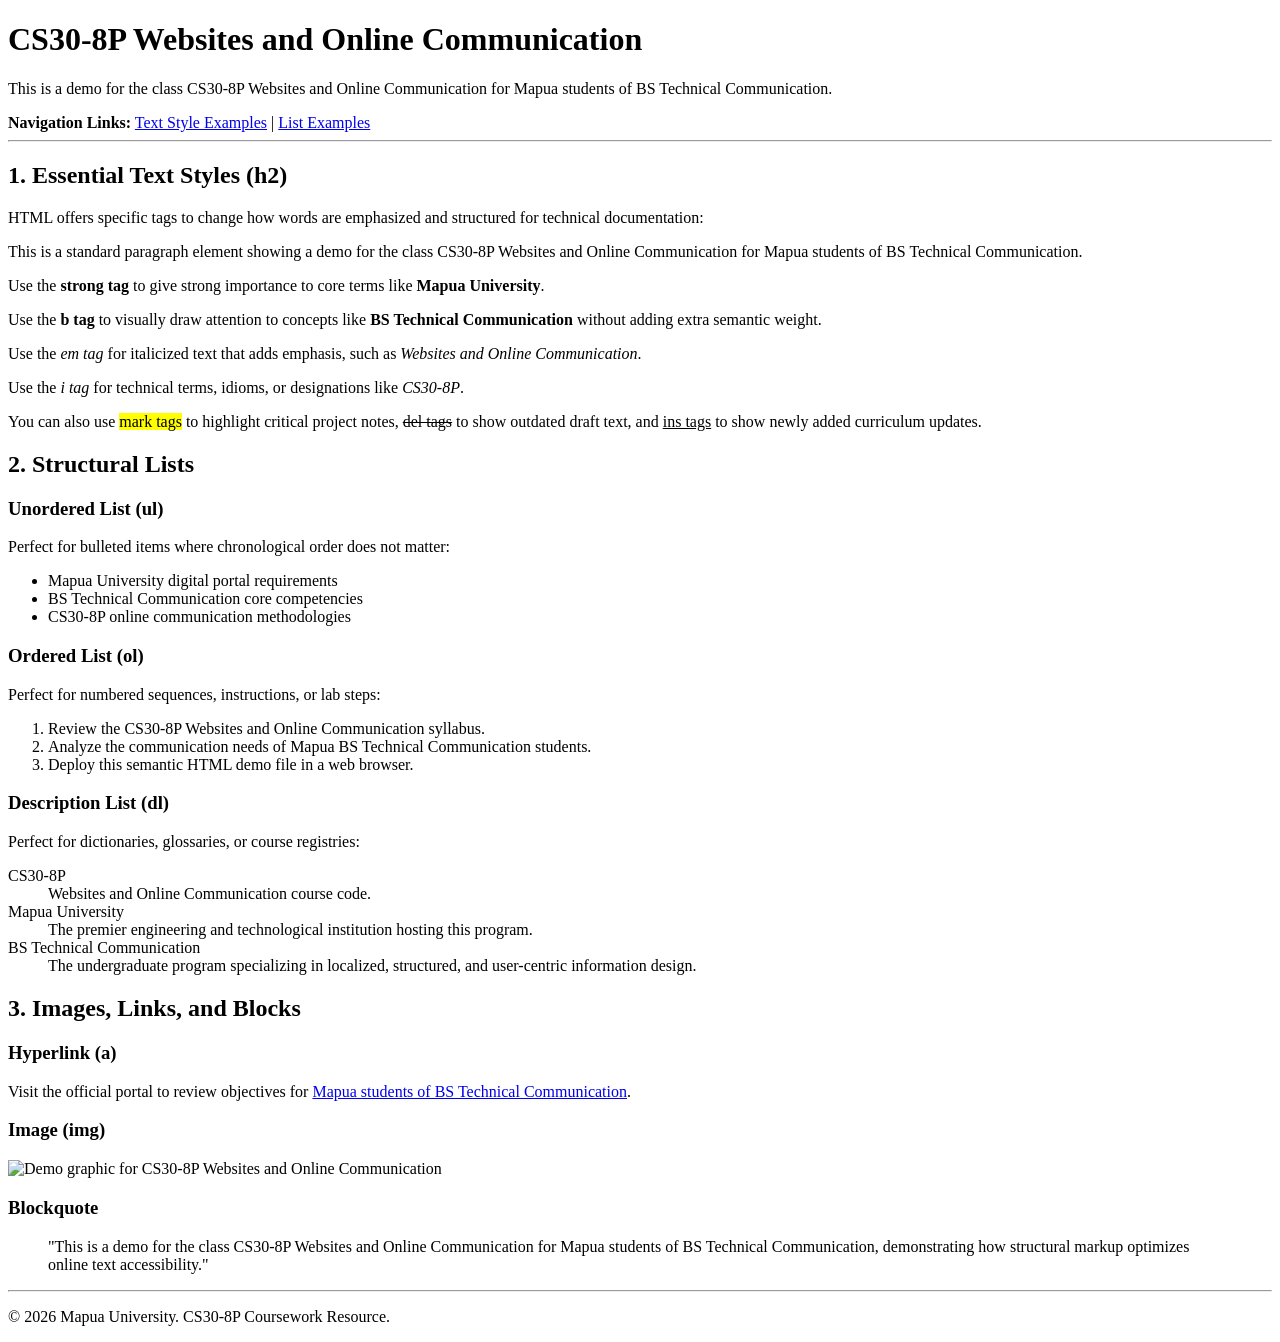
==== index.html @ 390d2e52 "initial commit" ====
<!DOCTYPE html>
<html lang="en">
<head>
    <meta charset="UTF-8">
    <meta name="viewport" content="width=device-width, initial-scale=1.0">
    <title>CS30-8P Demo: Websites and Online Communication</title>
</head>
<body>

    <!-- HEADER: Contains the main title and site navigation -->
    <header>
        <h1>CS30-8P Websites and Online Communication</h1>
        <p>This is a demo for the class CS30-8P Websites and Online Communication for Mapua students of BS Technical Communication.</p>
        <nav>
            <strong>Navigation Links:</strong>
            <a href="#text-formatting">Text Style Examples</a> | 
            <a href="#list-examples">List Examples</a>
        </nav>
    </header>

    <hr> <!-- Horizontal rule used to separate thematic content sections -->

    <!-- MAIN: Houses the unique, primary content of the document -->
    <main>

        <!-- SECTION 1: Text Formatting -->
        <section id="text-formatting">
            <h2>1. Essential Text Styles (h2)</h2>
            <p>HTML offers specific tags to change how words are emphasized and structured for technical documentation:</p>
            
            <p>This is a standard paragraph element showing a demo for the class CS30-8P Websites and Online Communication for Mapua students of BS Technical Communication.</p>
            
            <p>Use the <strong>strong tag</strong> to give strong importance to core terms like <strong>Mapua University</strong>.</p>
            <p>Use the <b>b tag</b> to visually draw attention to concepts like <b>BS Technical Communication</b> without adding extra semantic weight.</p>
            
            <p>Use the <em>em tag</em> for italicized text that adds emphasis, such as <em>Websites and Online Communication</em>.</p>
            <p>Use the <i>i tag</i> for technical terms, idioms, or designations like <i>CS30-8P</i>.</p>
            
            <p>You can also use <mark>mark tags</mark> to highlight critical project notes, <del>del tags</del> to show outdated draft text, and <ins>ins tags</ins> to show newly added curriculum updates.</p>
        </section>

        <!-- SECTION 2: Lists -->
        <section id="list-examples">
            <h2>2. Structural Lists</h2>
            
            <h3>Unordered List (ul)</h3>
            <p>Perfect for bulleted items where chronological order does not matter:</p>
            <ul>
                <li>Mapua University digital portal requirements</li>
                <li>BS Technical Communication core competencies</li>
                <li>CS30-8P online communication methodologies</li>
            </ul>

            <h3>Ordered List (ol)</h3>
            <p>Perfect for numbered sequences, instructions, or lab steps:</p>
            <ol>
                <li>Review the CS30-8P Websites and Online Communication syllabus.</li>
                <li>Analyze the communication needs of Mapua BS Technical Communication students.</li>
                <li>Deploy this semantic HTML demo file in a web browser.</li>
            </ol>

            <h3>Description List (dl)</h3>
            <p>Perfect for dictionaries, glossaries, or course registries:</p>
            <dl>
                <dt>CS30-8P</dt>
                <dd>Websites and Online Communication course code.</dd>
                <dt>Mapua University</dt>
                <dd>The premier engineering and technological institution hosting this program.</dd>
                <dt>BS Technical Communication</dt>
                <dd>The undergraduate program specializing in localized, structured, and user-centric information design.</dd>
            </dl>
        </section>

        <!-- SECTION 3: Extra Common Elements -->
        <section id="extra-elements">
            <h2>3. Images, Links, and Blocks</h2>
            
            <h3>Hyperlink (a)</h3>
            <p>Visit the official portal to review objectives for <a href="https://mapua.edu.ph" target="_blank">Mapua students of BS Technical Communication</a>.</p>

            <h3>Image (img)</h3>
            <!-- Replace the src URL with your own local image filename later if needed -->
            <img src="https://placeholder.com" alt="Demo graphic for CS30-8P Websites and Online Communication" width="150" height="150">

            <h3>Blockquote</h3>
            <blockquote>
                "This is a demo for the class CS30-8P Websites and Online Communication for Mapua students of BS Technical Communication, demonstrating how structural markup optimizes online text accessibility."
            </blockquote>
        </section>

    </main>

    <hr>

    <!-- FOOTER: Copyright info and minor links -->
    <footer>
        <p>&copy; 2026 Mapua University. CS30-8P Coursework Resource.</p>
    </footer>

</body>
</html>
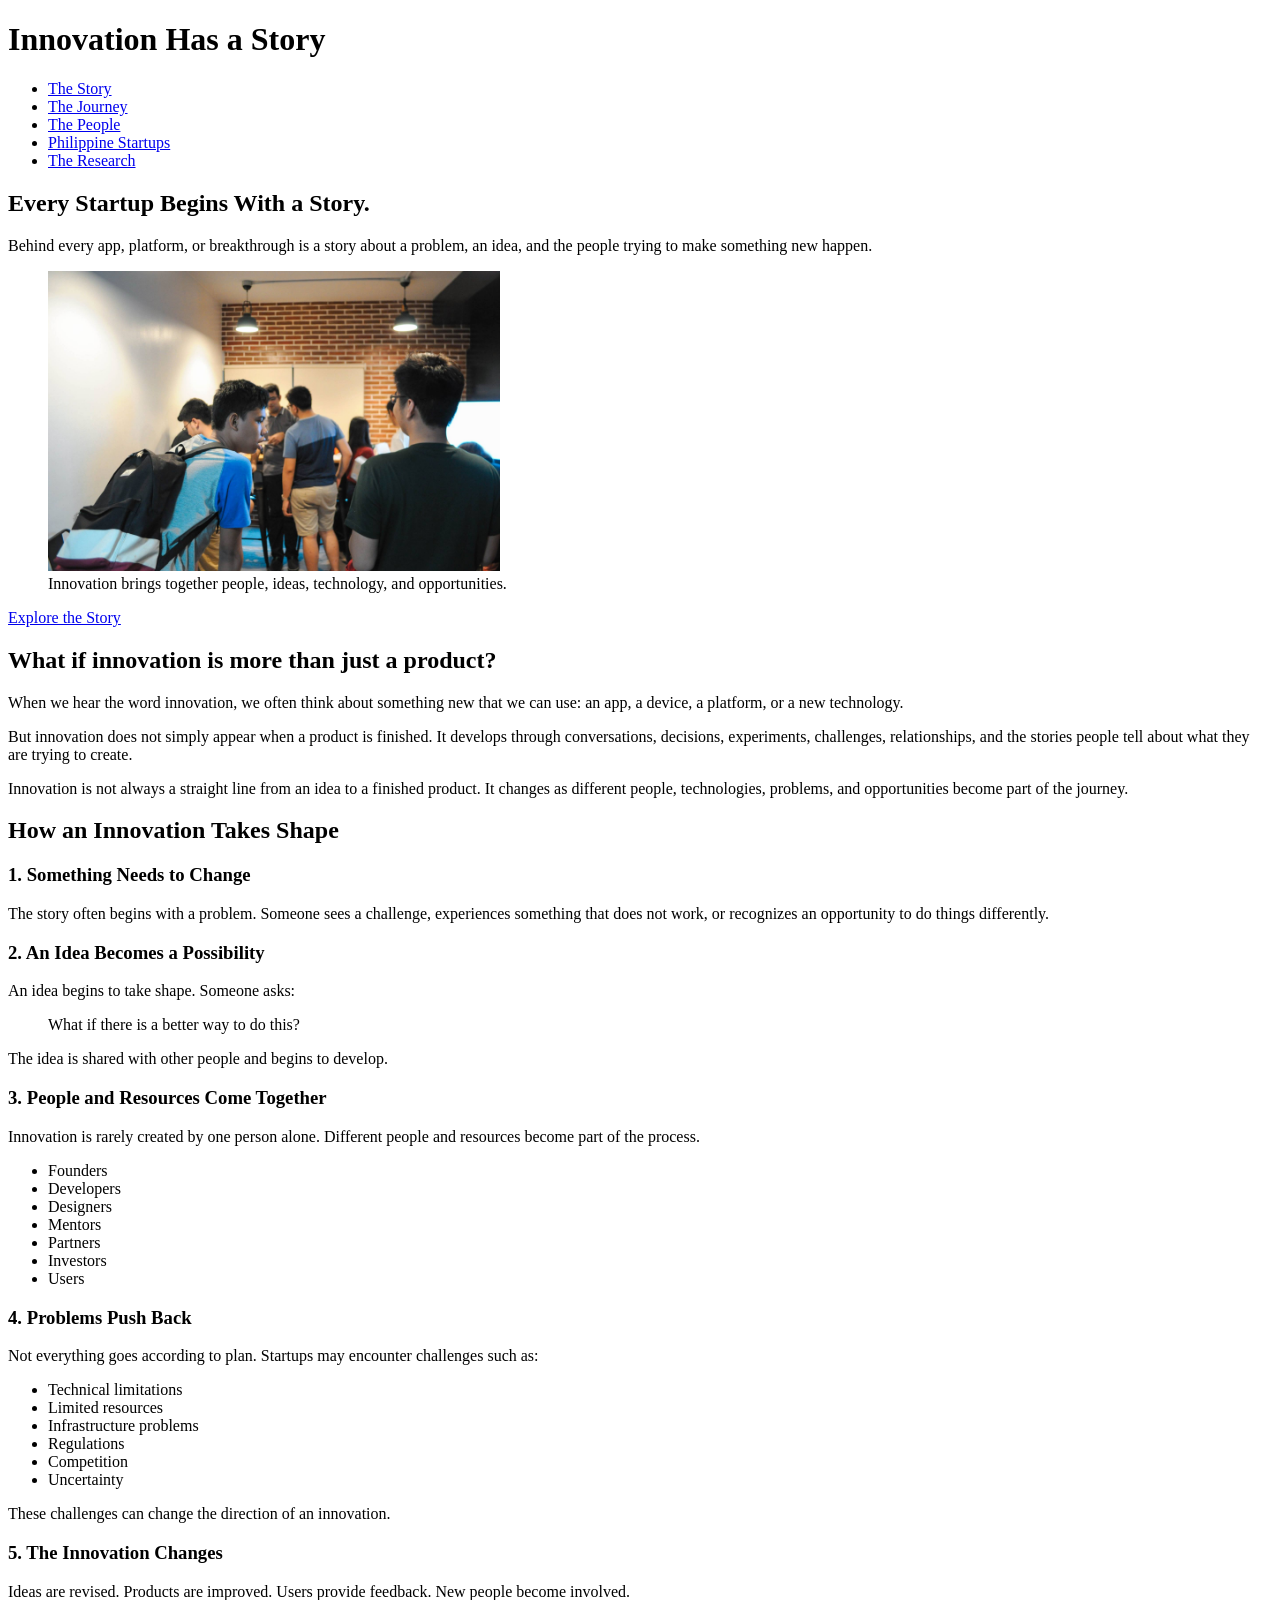
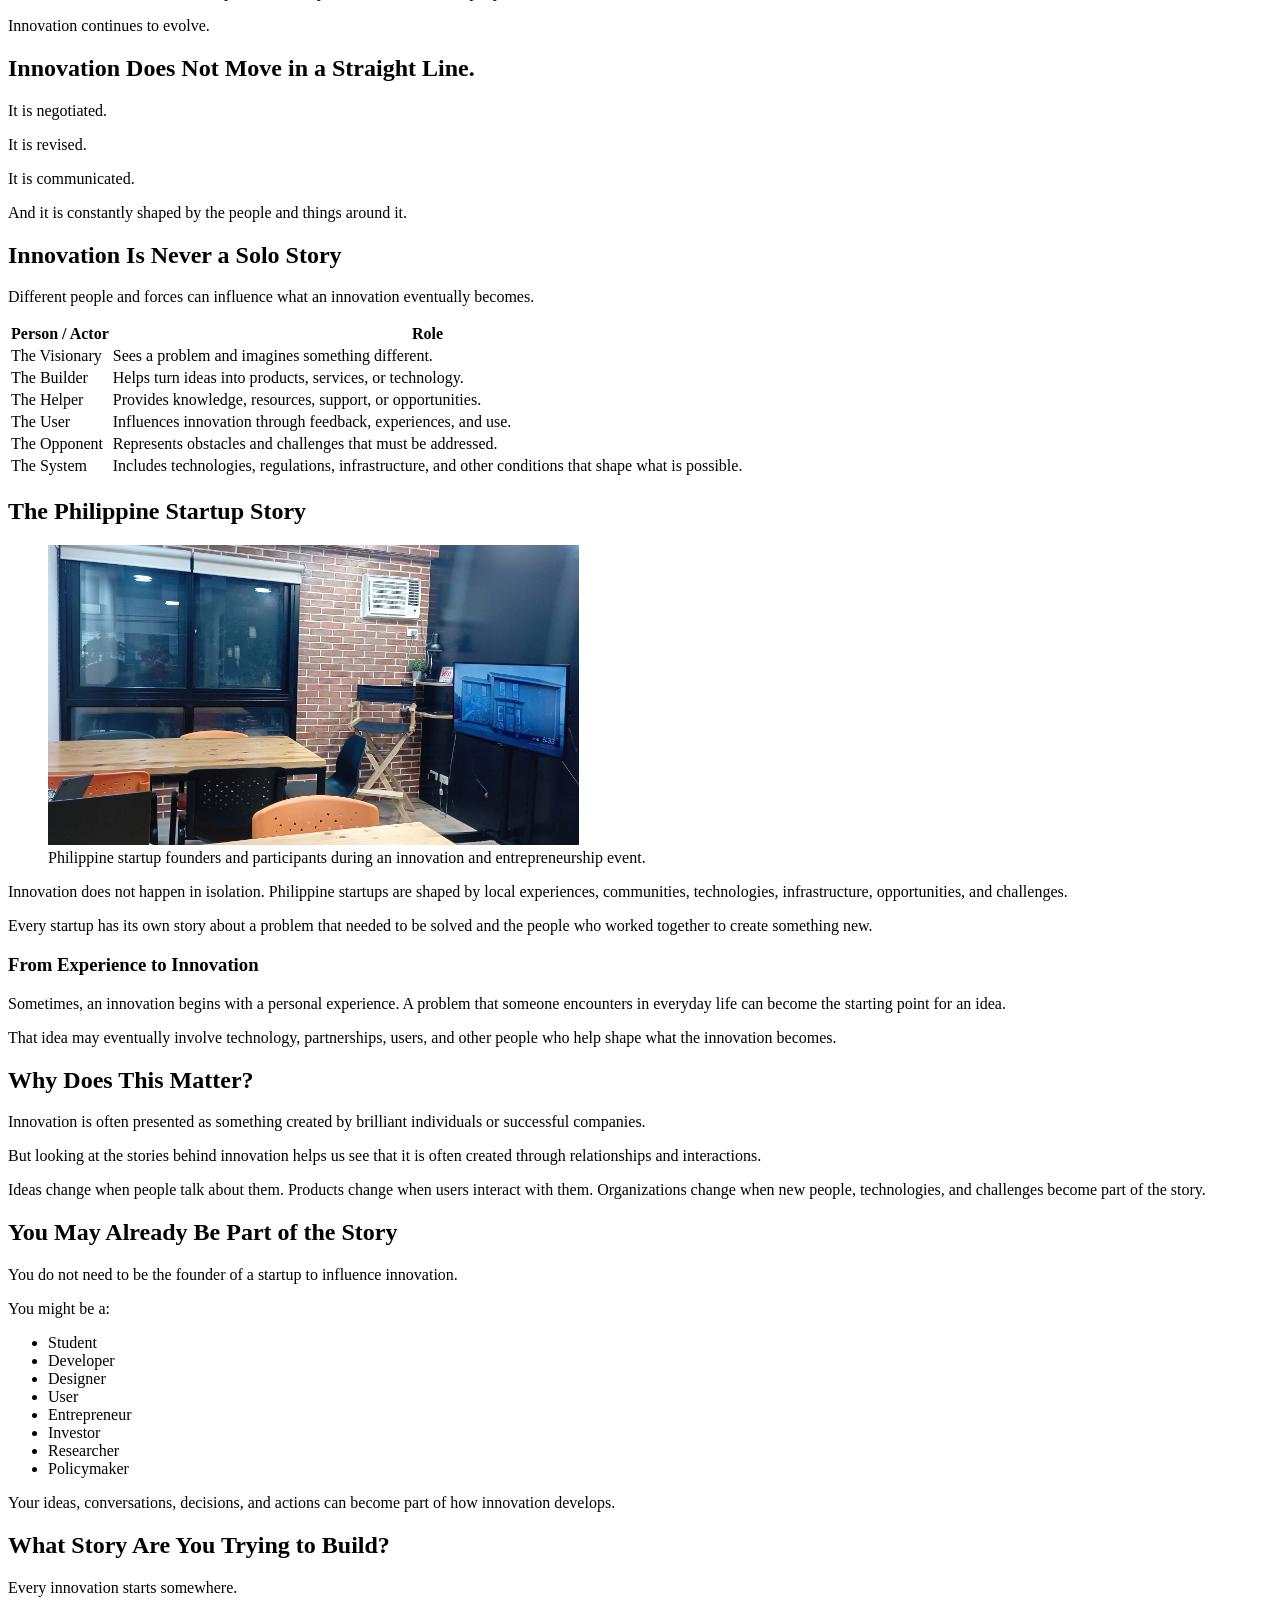
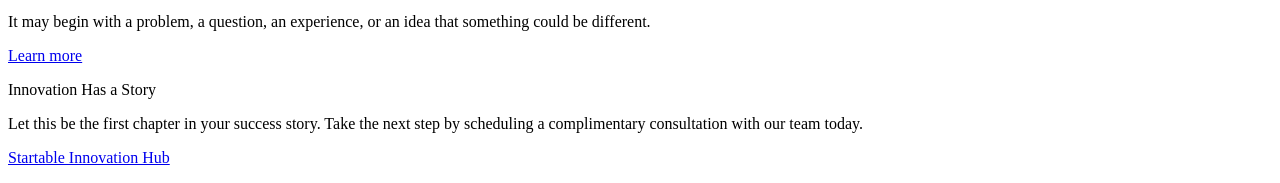
==== commit 161201ee: "landing page setup" ====
--- a/index.html
+++ b/index.html
@@ -1,101 +1,478 @@
-<!DOCTYPE html>
-<html lang="en">
-<head>
-    <meta charset="UTF-8">
-    <meta name="viewport" content="width=device-width, initial-scale=1.0">
-    <title>CS30-8P Demo: Websites and Online Communication</title>
-</head>
-<body>
-
-    <!-- HEADER: Contains the main title and site navigation -->
-    <header>
-        <h1>CS30-8P Websites and Online Communication</h1>
-        <p>This is a demo for the class CS30-8P Websites and Online Communication for Mapua students of BS Technical Communication.</p>
-        <nav>
-            <strong>Navigation Links:</strong>
-            <a href="#text-formatting">Text Style Examples</a> | 
-            <a href="#list-examples">List Examples</a>
-        </nav>
-    </header>
-
-    <hr> <!-- Horizontal rule used to separate thematic content sections -->
-
-    <!-- MAIN: Houses the unique, primary content of the document -->
-    <main>
-
-        <!-- SECTION 1: Text Formatting -->
-        <section id="text-formatting">
-            <h2>1. Essential Text Styles (h2)</h2>
-            <p>HTML offers specific tags to change how words are emphasized and structured for technical documentation:</p>
-            
-            <p>This is a standard paragraph element showing a demo for the class CS30-8P Websites and Online Communication for Mapua students of BS Technical Communication.</p>
-            
-            <p>Use the <strong>strong tag</strong> to give strong importance to core terms like <strong>Mapua University</strong>.</p>
-            <p>Use the <b>b tag</b> to visually draw attention to concepts like <b>BS Technical Communication</b> without adding extra semantic weight.</p>
-            
-            <p>Use the <em>em tag</em> for italicized text that adds emphasis, such as <em>Websites and Online Communication</em>.</p>
-            <p>Use the <i>i tag</i> for technical terms, idioms, or designations like <i>CS30-8P</i>.</p>
-            
-            <p>You can also use <mark>mark tags</mark> to highlight critical project notes, <del>del tags</del> to show outdated draft text, and <ins>ins tags</ins> to show newly added curriculum updates.</p>
-        </section>
-
-        <!-- SECTION 2: Lists -->
-        <section id="list-examples">
-            <h2>2. Structural Lists</h2>
-            
-            <h3>Unordered List (ul)</h3>
-            <p>Perfect for bulleted items where chronological order does not matter:</p>
-            <ul>
-                <li>Mapua University digital portal requirements</li>
-                <li>BS Technical Communication core competencies</li>
-                <li>CS30-8P online communication methodologies</li>
-            </ul>
-
-            <h3>Ordered List (ol)</h3>
-            <p>Perfect for numbered sequences, instructions, or lab steps:</p>
-            <ol>
-                <li>Review the CS30-8P Websites and Online Communication syllabus.</li>
-                <li>Analyze the communication needs of Mapua BS Technical Communication students.</li>
-                <li>Deploy this semantic HTML demo file in a web browser.</li>
-            </ol>
-
-            <h3>Description List (dl)</h3>
-            <p>Perfect for dictionaries, glossaries, or course registries:</p>
-            <dl>
-                <dt>CS30-8P</dt>
-                <dd>Websites and Online Communication course code.</dd>
-                <dt>Mapua University</dt>
-                <dd>The premier engineering and technological institution hosting this program.</dd>
-                <dt>BS Technical Communication</dt>
-                <dd>The undergraduate program specializing in localized, structured, and user-centric information design.</dd>
-            </dl>
-        </section>
-
-        <!-- SECTION 3: Extra Common Elements -->
-        <section id="extra-elements">
-            <h2>3. Images, Links, and Blocks</h2>
-            
-            <h3>Hyperlink (a)</h3>
-            <p>Visit the official portal to review objectives for <a href="https://mapua.edu.ph" target="_blank">Mapua students of BS Technical Communication</a>.</p>
-
-            <h3>Image (img)</h3>
-            <!-- Replace the src URL with your own local image filename later if needed -->
-            <img src="https://placeholder.com" alt="Demo graphic for CS30-8P Websites and Online Communication" width="150" height="150">
-
-            <h3>Blockquote</h3>
-            <blockquote>
-                "This is a demo for the class CS30-8P Websites and Online Communication for Mapua students of BS Technical Communication, demonstrating how structural markup optimizes online text accessibility."
-            </blockquote>
-        </section>
-
-    </main>
-
-    <hr>
-
-    <!-- FOOTER: Copyright info and minor links -->
-    <footer>
-        <p>&copy; 2026 Mapua University. CS30-8P Coursework Resource.</p>
-    </footer>
-
-</body>
-</html>
+<!DOCTYPE html>
+<html lang="en">
+
+<head>
+
+    <meta charset="UTF-8">
+    <meta name="viewport" content="width=device-width, initial-scale=1.0">
+
+    <title>Innovation Has a Story</title>
+
+    <style>
+
+        img {
+            max-width: 100%;
+            height: auto;
+            max-height: 300px;
+            object-fit: contain;
+        }
+
+    </style>
+
+</head>
+
+
+<body>
+
+    <!-- Header and Navigation -->
+    <header>
+
+        <h1>Innovation Has a Story</h1>
+
+        <nav>
+
+            <ul>
+
+                <li><a href="#story">The Story</a></li>
+                <li><a href="#journey">The Journey</a></li>
+                <li><a href="#people">The People</a></li>
+                <li><a href="#philippines">Philippine Startups</a></li>
+                <li><a href="#research">The Research</a></li>
+
+            </ul>
+
+        </nav>
+
+    </header>
+
+
+    <main>
+
+        <!-- Hero Section -->
+        <section id="home">
+
+            <h2>Every Startup Begins With a Story.</h2>
+
+            <p>
+                Behind every app, platform, or breakthrough is a story about
+                a problem, an idea, and the people trying to make something
+                new happen.
+            </p>
+
+
+            <figure>
+
+                <img
+                    src="assets/hero-image.webp"
+                    alt="A group of people involved in a startup workshop gathered around in an incubation space">
+
+                <figcaption>
+                    Innovation brings together people, ideas, technology,
+                    and opportunities.
+                </figcaption>
+
+            </figure>
+
+
+            <p>
+                <a href="#story">Explore the Story</a>
+            </p>
+
+        </section>
+
+
+        <!-- Introduction -->
+        <section id="story">
+
+            <h2>What if innovation is more than just a product?</h2>
+
+            <p>
+                When we hear the word innovation, we often think about
+                something new that we can use: an app, a device, a platform,
+                or a new technology.
+            </p>
+
+            <p>
+                But innovation does not simply appear when a product is
+                finished. It develops through conversations, decisions,
+                experiments, challenges, relationships, and the stories
+                people tell about what they are trying to create.
+            </p>
+
+            <p>
+                Innovation is not always a straight line from an idea to a
+                finished product. It changes as different people, technologies,
+                problems, and opportunities become part of the journey.
+            </p>
+
+        </section>
+
+
+        <!-- Journey Section -->
+        <section id="journey">
+
+            <h2>How an Innovation Takes Shape</h2>
+
+
+            <article>
+
+                <h3>1. Something Needs to Change</h3>
+
+                <p>
+                    The story often begins with a problem. Someone sees a
+                    challenge, experiences something that does not work, or
+                    recognizes an opportunity to do things differently.
+                </p>
+
+            </article>
+
+
+            <article>
+
+                <h3>2. An Idea Becomes a Possibility</h3>
+
+                <p>
+                    An idea begins to take shape. Someone asks:
+                </p>
+
+                <blockquote>
+
+                    <p>
+                        What if there is a better way to do this?
+                    </p>
+
+                </blockquote>
+
+                <p>
+                    The idea is shared with other people and begins to develop.
+                </p>
+
+            </article>
+
+
+            <article>
+
+                <h3>3. People and Resources Come Together</h3>
+
+                <p>
+                    Innovation is rarely created by one person alone.
+                    Different people and resources become part of the process.
+                </p>
+
+                <ul>
+
+                    <li>Founders</li>
+                    <li>Developers</li>
+                    <li>Designers</li>
+                    <li>Mentors</li>
+                    <li>Partners</li>
+                    <li>Investors</li>
+                    <li>Users</li>
+
+                </ul>
+
+            </article>
+
+
+            <article>
+
+                <h3>4. Problems Push Back</h3>
+
+                <p>
+                    Not everything goes according to plan. Startups may
+                    encounter challenges such as:
+                </p>
+
+                <ul>
+
+                    <li>Technical limitations</li>
+                    <li>Limited resources</li>
+                    <li>Infrastructure problems</li>
+                    <li>Regulations</li>
+                    <li>Competition</li>
+                    <li>Uncertainty</li>
+
+                </ul>
+
+                <p>
+                    These challenges can change the direction of an innovation.
+                </p>
+
+            </article>
+
+
+            <article>
+
+                <h3>5. The Innovation Changes</h3>
+
+                <p>
+                    Ideas are revised. Products are improved. Users provide
+                    feedback. New people become involved.
+                </p>
+
+                <p>
+                    Innovation continues to evolve.
+                </p>
+
+            </article>
+
+        </section>
+
+
+        <!-- Key Message -->
+        <section>
+
+            <h2>Innovation Does Not Move in a Straight Line.</h2>
+
+            <p>It is negotiated.</p>
+
+            <p>It is revised.</p>
+
+            <p>It is communicated.</p>
+
+            <p>
+                And it is constantly shaped by the people and things around it.
+            </p>
+
+        </section>
+
+
+        <!-- People and Actors -->
+        <section id="people">
+
+            <h2>Innovation Is Never a Solo Story</h2>
+
+            <p>
+                Different people and forces can influence what an innovation
+                eventually becomes.
+            </p>
+
+
+            <table>
+
+                <thead>
+
+                    <tr>
+                        <th>Person / Actor</th>
+                        <th>Role</th>
+                    </tr>
+
+                </thead>
+
+
+                <tbody>
+
+                    <tr>
+                        <td>The Visionary</td>
+                        <td>
+                            Sees a problem and imagines something different.
+                        </td>
+                    </tr>
+
+                    <tr>
+                        <td>The Builder</td>
+                        <td>
+                            Helps turn ideas into products, services, or technology.
+                        </td>
+                    </tr>
+
+                    <tr>
+                        <td>The Helper</td>
+                        <td>
+                            Provides knowledge, resources, support, or opportunities.
+                        </td>
+                    </tr>
+
+                    <tr>
+                        <td>The User</td>
+                        <td>
+                            Influences innovation through feedback, experiences, and use.
+                        </td>
+                    </tr>
+
+                    <tr>
+                        <td>The Opponent</td>
+                        <td>
+                            Represents obstacles and challenges that must be addressed.
+                        </td>
+                    </tr>
+
+                    <tr>
+                        <td>The System</td>
+                        <td>
+                            Includes technologies, regulations, infrastructure,
+                            and other conditions that shape what is possible.
+                        </td>
+                    </tr>
+
+                </tbody>
+
+            </table>
+
+        </section>
+
+
+        <!-- Philippine Context -->
+        <section id="philippines">
+
+            <h2>The Philippine Startup Story</h2>
+
+
+            <figure>
+
+                <img
+                    src="assets/supporting-image-1.webp"
+                    alt="An incubation space for tech startup founders">
+
+                <figcaption>
+                    Philippine startup founders and participants during
+                    an innovation and entrepreneurship event.
+                </figcaption>
+
+            </figure>
+
+
+            <p>
+                Innovation does not happen in isolation. Philippine startups
+                are shaped by local experiences, communities, technologies,
+                infrastructure, opportunities, and challenges.
+            </p>
+
+            <p>
+                Every startup has its own story about a problem that needed
+                to be solved and the people who worked together to create
+                something new.
+            </p>
+
+
+            <article>
+
+                <h3>From Experience to Innovation</h3>
+
+                <p>
+                    Sometimes, an innovation begins with a personal experience.
+                    A problem that someone encounters in everyday life can
+                    become the starting point for an idea.
+                </p>
+
+                <p>
+                    That idea may eventually involve technology, partnerships,
+                    users, and other people who help shape what the innovation
+                    becomes.
+                </p>
+
+            </article>
+
+        </section>
+
+
+        <!-- Why It Matters -->
+        <section>
+
+            <h2>Why Does This Matter?</h2>
+
+            <p>
+                Innovation is often presented as something created by brilliant
+                individuals or successful companies.
+            </p>
+
+            <p>
+                But looking at the stories behind innovation helps us see that
+                it is often created through relationships and interactions.
+            </p>
+
+            <p>
+                Ideas change when people talk about them. Products change when
+                users interact with them. Organizations change when new people,
+                technologies, and challenges become part of the story.
+            </p>
+
+        </section>
+
+
+        <!-- Audience Section -->
+        <section>
+
+            <h2>You May Already Be Part of the Story</h2>
+
+            <p>
+                You do not need to be the founder of a startup to influence
+                innovation.
+            </p>
+
+            <p>You might be a:</p>
+
+            <ul>
+
+                <li>Student</li>
+                <li>Developer</li>
+                <li>Designer</li>
+                <li>User</li>
+                <li>Entrepreneur</li>
+                <li>Investor</li>
+                <li>Researcher</li>
+                <li>Policymaker</li>
+
+            </ul>
+
+            <p>
+                Your ideas, conversations, decisions, and actions can become
+                part of how innovation develops.
+            </p>
+
+        </section>
+
+
+        <!-- Call to Action -->
+        <section id="research">
+
+            <h2>What Story Are You Trying to Build?</h2>
+
+            <p>
+                Every innovation starts somewhere.
+            </p>
+
+            <p>
+                It may begin with a problem, a question, an experience,
+                or an idea that something could be different.
+            </p>
+
+            <p>
+
+                <a href="https://www.upou.edu.ph/feature/beyond-stories-how-narratives-shape-innovation-in-philippine-tech-startups/">
+                    Learn more
+                </a>
+
+            </p>
+
+        </section>
+
+    </main>
+
+
+    <!-- Footer -->
+    <footer>
+
+        <p>
+            Innovation Has a Story
+        </p>
+
+        <p>
+            Let this be the first chapter in your success story. Take the next
+            step by scheduling a complimentary consultation with our team today.
+        </p>
+
+        <p>
+
+            <a href="https://startablehub.com/">
+                Startable Innovation Hub
+            </a>
+
+        </p>
+
+    </footer>
+
+
+</body>
+
+</html>
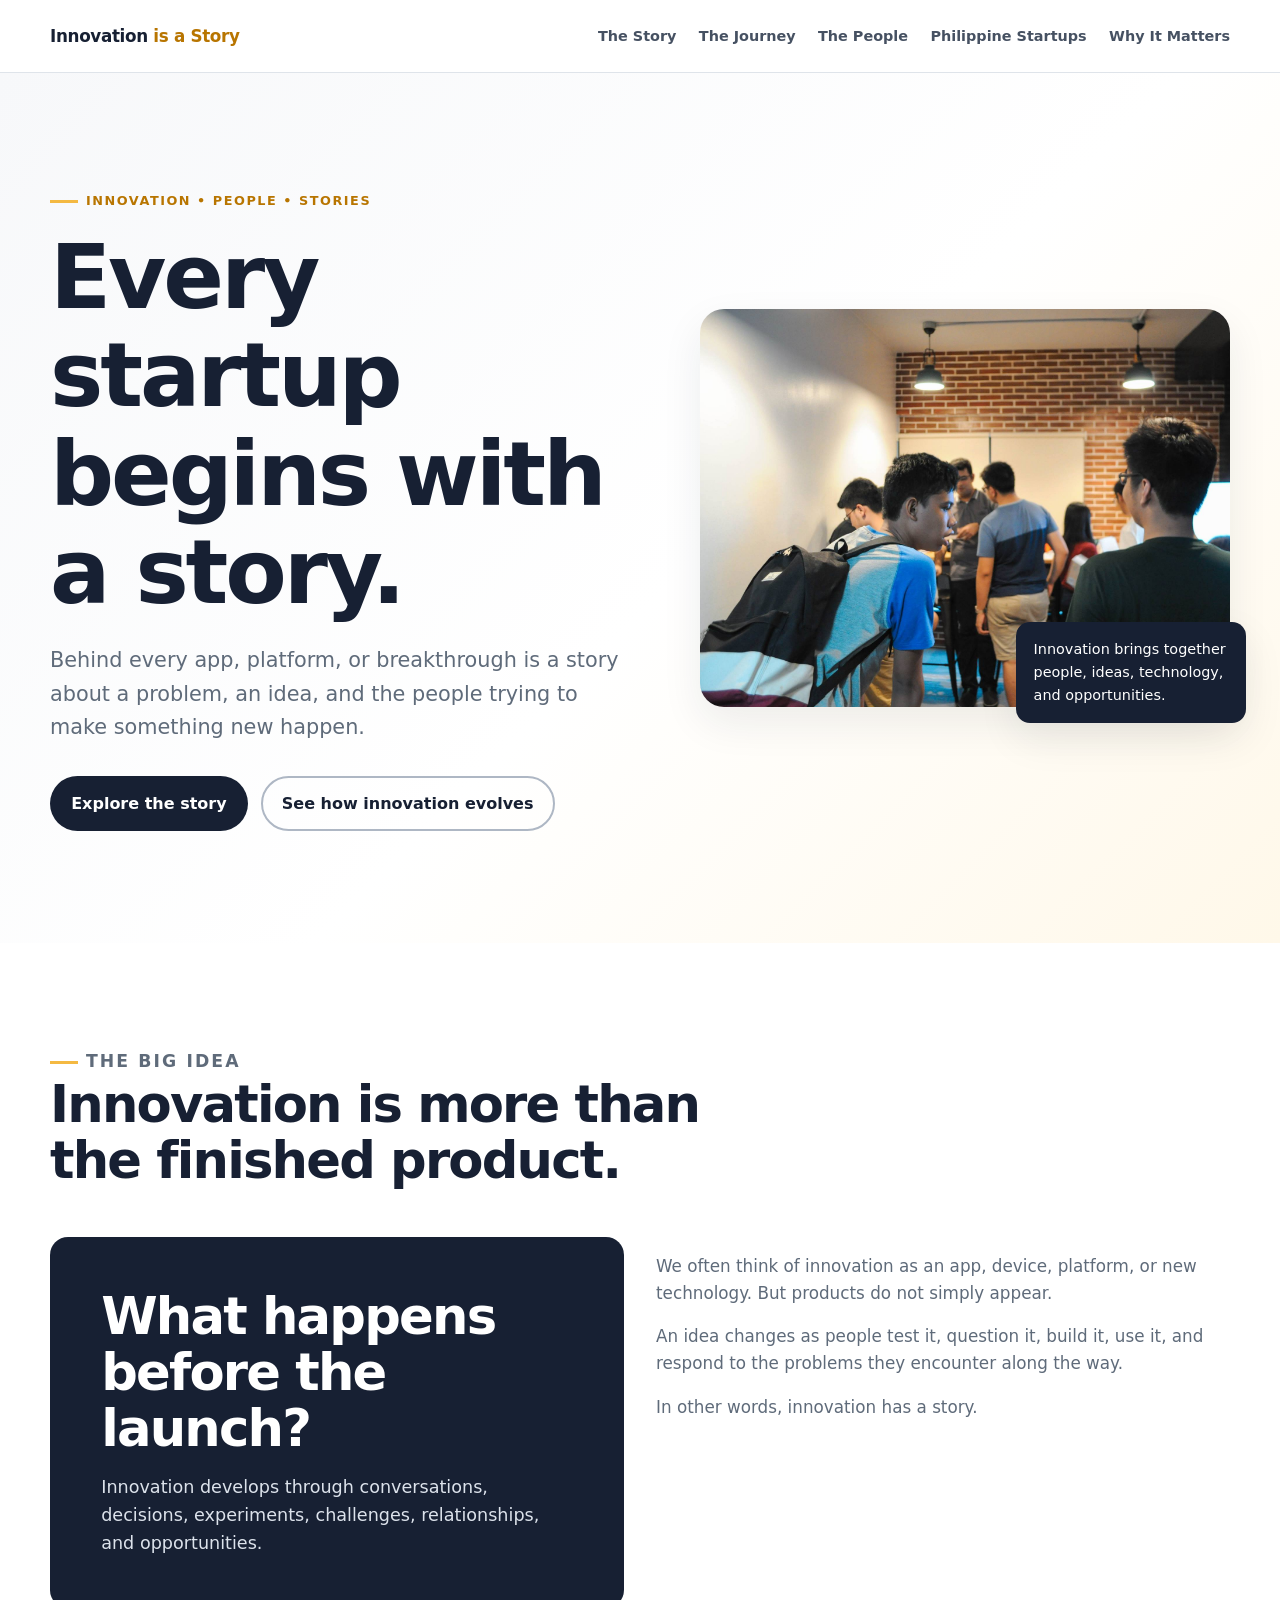
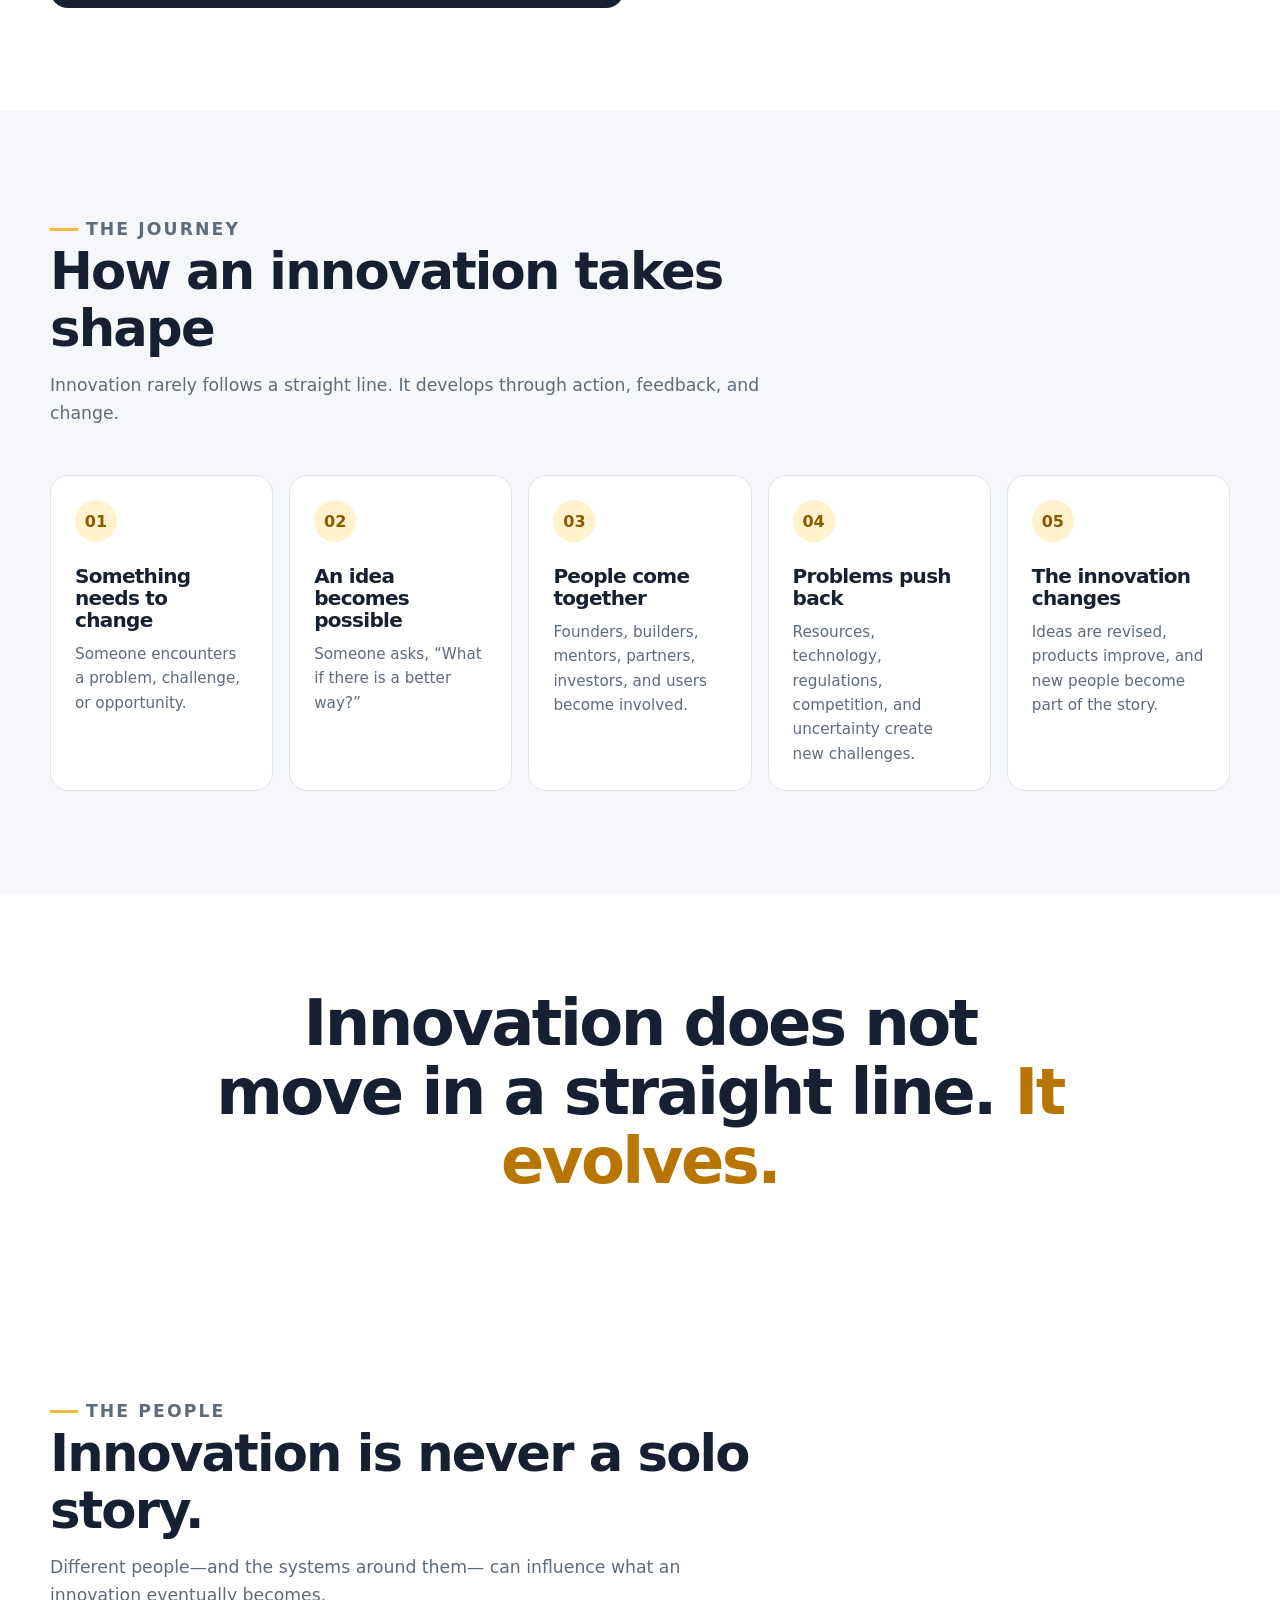
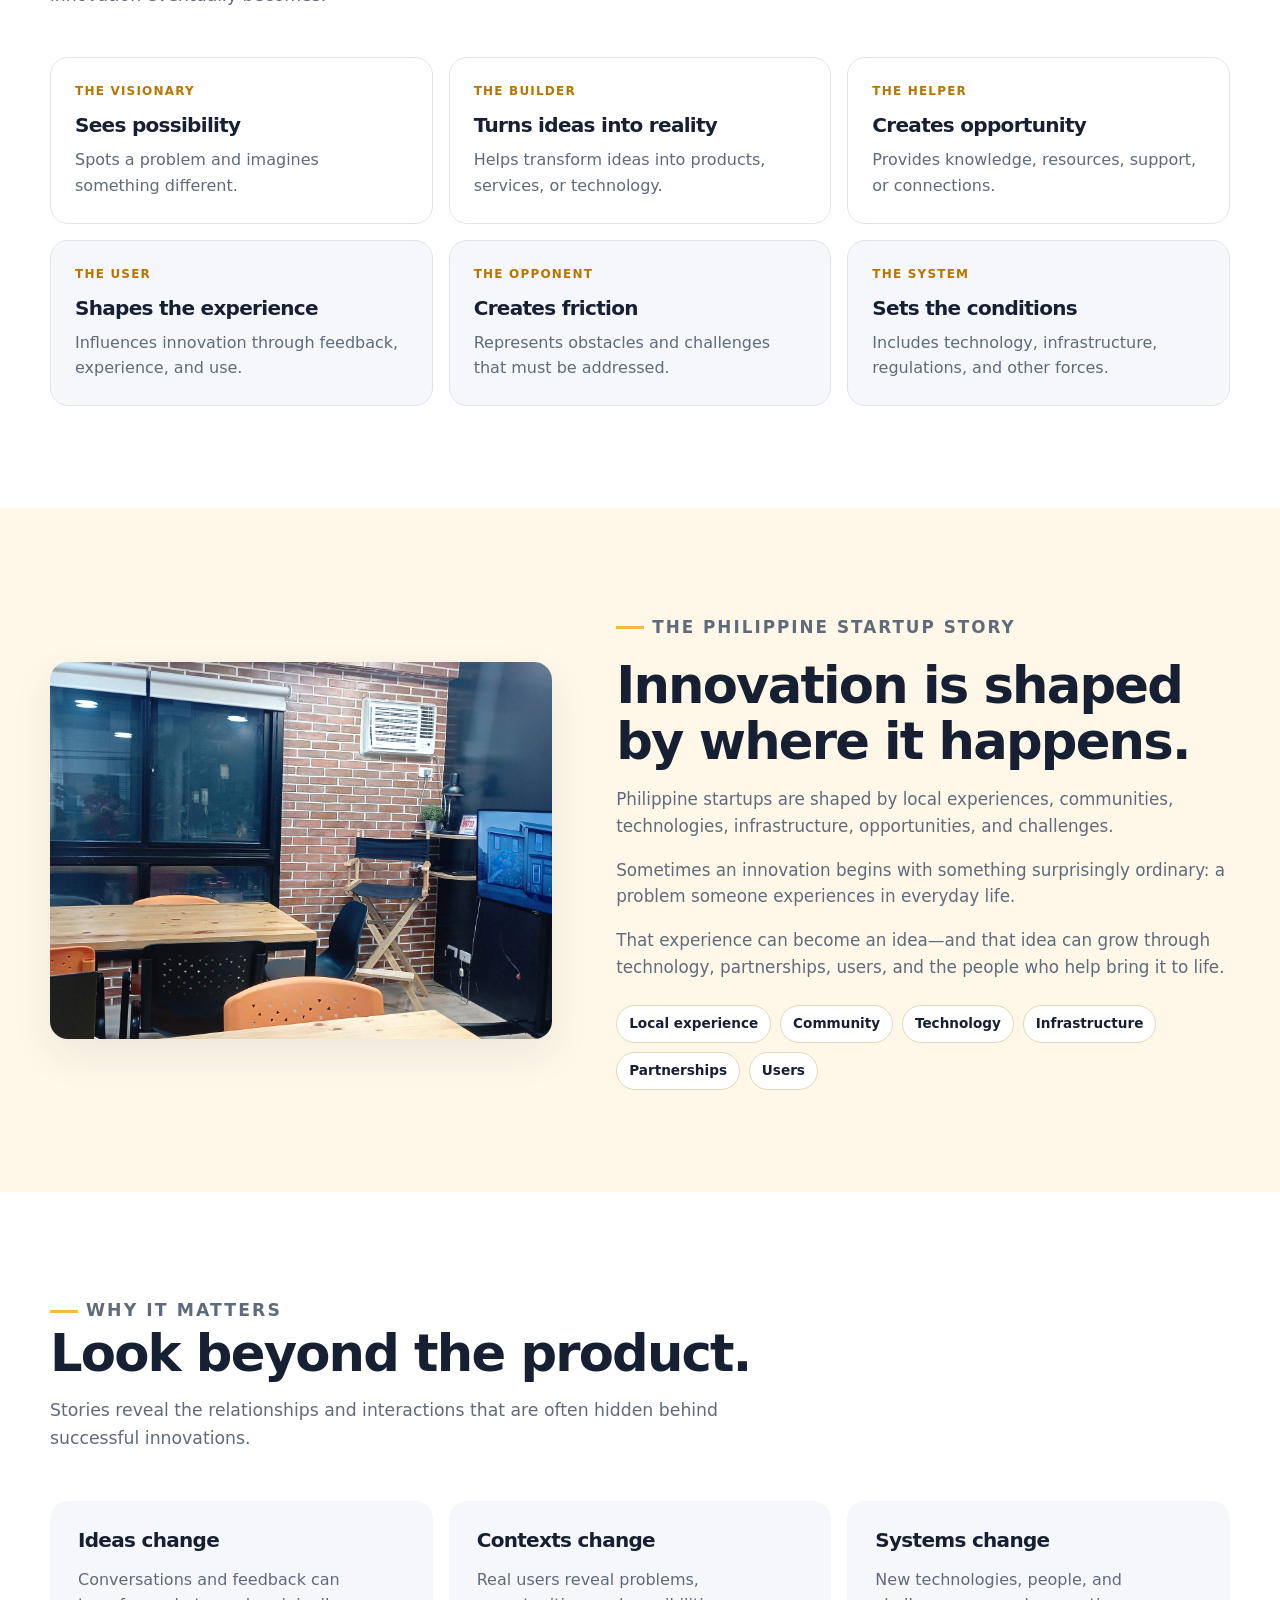
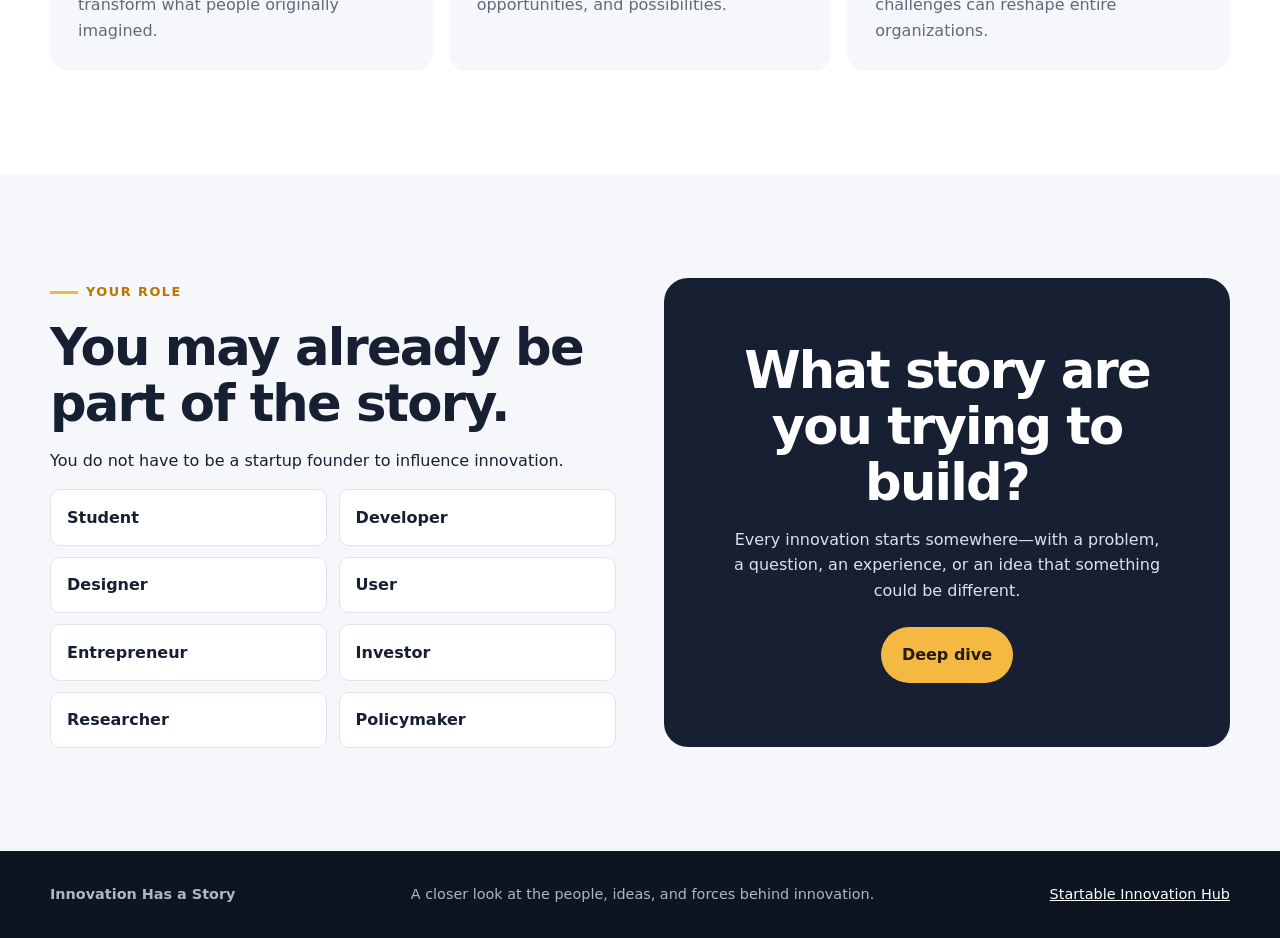
==== commit ffd0b154: "multi-column landing page" ====
--- a/index.html
+++ b/index.html
@@ -1,478 +1,1299 @@
 <!DOCTYPE html>
 <html lang="en">
-
 <head>
-
     <meta charset="UTF-8">
     <meta name="viewport" content="width=device-width, initial-scale=1.0">
 
-    <title>Innovation Has a Story</title>
+    <meta
+        name="description"
+        content="Innovation has a story. Explore how ideas, people, technology, challenges, and opportunities shape innovation."
+    >
+
+    <title>Innovation Is a Story</title>
 
     <style>
+        /* =========================================================
+           RESET & BASE
+        ========================================================= */
+
+        *,
+        *::before,
+        *::after {
+            box-sizing: border-box;
+        }
+
+        html {
+            scroll-behavior: smooth;
+            scroll-padding-top: 80px;
+        }
+
+        body {
+            margin: 0;
+            font-family:
+                Inter,
+                ui-sans-serif,
+                system-ui,
+                -apple-system,
+                BlinkMacSystemFont,
+                "Segoe UI",
+                sans-serif;
+            color: #172033;
+            background: #ffffff;
+            line-height: 1.6;
+        }
 
         img {
+            display: block;
             max-width: 100%;
             height: auto;
-            max-height: 300px;
-            object-fit: contain;
-        }
-
+        }
+
+        a {
+            color: inherit;
+        }
+
+        button,
+        a {
+            -webkit-tap-highlight-color: transparent;
+        }
+
+        :focus-visible {
+            outline: 3px solid #f4b942;
+            outline-offset: 4px;
+        }
+
+        /* =========================================================
+           ACCESSIBILITY
+        ========================================================= */
+
+        .skip-link {
+            position: absolute;
+            top: -100px;
+            left: 1rem;
+            z-index: 999;
+            padding: 0.75rem 1rem;
+            background: #172033;
+            color: #ffffff;
+            text-decoration: none;
+            font-weight: 700;
+            border-radius: 0 0 8px 8px;
+        }
+
+        .skip-link:focus {
+            top: 0;
+        }
+
+        .sr-only {
+            position: absolute;
+            width: 1px;
+            height: 1px;
+            padding: 0;
+            margin: -1px;
+            overflow: hidden;
+            clip: rect(0, 0, 0, 0);
+            white-space: nowrap;
+            border: 0;
+        }
+
+        /* =========================================================
+           DESIGN TOKENS
+        ========================================================= */
+
+        :root {
+            --ink: #172033;
+            --muted: #5f6b7a;
+            --surface: #f5f7fa;
+            --surface-dark: #172033;
+            --accent: #f4b942;
+            --accent-dark: #b87500;
+            --line: #dfe4ea;
+            --white: #ffffff;
+
+            --max-width: 1180px;
+            --radius: 18px;
+            --shadow: 0 16px 40px rgba(23, 32, 51, 0.08);
+        }
+
+        .container {
+            width: min(var(--max-width), calc(100% - 2rem));
+            margin-inline: auto;
+        }
+
+        /* =========================================================
+           HEADER
+        ========================================================= */
+
+        .site-header {
+            position: sticky;
+            top: 0;
+            z-index: 100;
+            background: rgba(255, 255, 255, 0.96);
+            border-bottom: 1px solid var(--line);
+            backdrop-filter: blur(12px);
+        }
+
+        .nav {
+            min-height: 72px;
+            display: flex;
+            align-items: center;
+            justify-content: space-between;
+            gap: 2rem;
+        }
+
+        .brand {
+            font-weight: 800;
+            font-size: 1.05rem;
+            text-decoration: none;
+            letter-spacing: -0.02em;
+            white-space: nowrap;
+        }
+
+        .brand span {
+            color: var(--accent-dark);
+        }
+
+        .nav-list {
+            display: flex;
+            align-items: center;
+            gap: 1.4rem;
+            list-style: none;
+            margin: 0;
+            padding: 0;
+        }
+
+        .nav-list a {
+            text-decoration: none;
+            font-size: 0.9rem;
+            font-weight: 650;
+            color: #465162;
+        }
+
+        .nav-list a:hover {
+            color: var(--ink);
+        }
+
+        /* =========================================================
+           HERO
+        ========================================================= */
+
+        .hero {
+            background:
+                linear-gradient(
+                    135deg,
+                    #f7f8fa 0%,
+                    #ffffff 55%,
+                    #fff8e9 100%
+                );
+            padding: clamp(4rem, 9vw, 7rem) 0;
+        }
+
+        .hero-grid {
+            display: grid;
+            grid-template-columns: minmax(0, 1.05fr) minmax(0, 0.95fr);
+            align-items: center;
+            gap: clamp(2rem, 5vw, 5rem);
+        }
+
+        .eyebrow {
+            display: inline-flex;
+            align-items: center;
+            gap: 0.5rem;
+            margin: 0 0 1rem;
+            color: var(--accent-dark);
+            font-size: 0.8rem;
+            font-weight: 800;
+            text-transform: uppercase;
+            letter-spacing: 0.12em;
+        }
+
+        .eyebrow::before {
+            content: "";
+            width: 28px;
+            height: 3px;
+            background: var(--accent);
+        }
+
+        h1,
+        h2,
+        h3 {
+            margin-top: 0;
+            color: var(--ink);
+            line-height: 1.1;
+            letter-spacing: -0.035em;
+        }
+
+        h1 {
+            max-width: 760px;
+            margin-bottom: 1.4rem;
+            font-size: clamp(3rem, 7vw, 5.7rem);
+        }
+
+        h2 {
+            font-size: clamp(2rem, 4vw, 3.3rem);
+            margin-bottom: 1rem;
+        }
+
+        h3 {
+            font-size: 1.25rem;
+            margin-bottom: 0.7rem;
+        }
+
+        .hero-copy {
+            max-width: 650px;
+            font-size: clamp(1.05rem, 2vw, 1.3rem);
+            color: var(--muted);
+        }
+
+        .hero-actions {
+            display: flex;
+            flex-wrap: wrap;
+            gap: 0.8rem;
+            margin-top: 2rem;
+        }
+
+        .button {
+            display: inline-flex;
+            align-items: center;
+            justify-content: center;
+            min-height: 48px;
+            padding: 0.8rem 1.2rem;
+            border-radius: 999px;
+            text-decoration: none;
+            font-weight: 750;
+            border: 2px solid transparent;
+            transition:
+                transform 160ms ease,
+                background 160ms ease,
+                color 160ms ease;
+        }
+
+        .button:hover {
+            transform: translateY(-2px);
+        }
+
+        .button-primary {
+            background: var(--ink);
+            color: var(--white);
+        }
+
+        .button-primary:hover {
+            background: #28344a;
+        }
+
+        .button-secondary {
+            background: transparent;
+            color: var(--ink);
+            border-color: #aeb7c4;
+        }
+
+        .button-secondary:hover {
+            background: var(--white);
+        }
+
+        .hero-image {
+            position: relative;
+        }
+
+        .hero-image img {
+            width: 100%;
+            aspect-ratio: 4 / 3;
+            object-fit: cover;
+            border-radius: 24px;
+            box-shadow: var(--shadow);
+        }
+
+        .image-label {
+            position: absolute;
+            right: -1rem;
+            bottom: -1rem;
+            max-width: 230px;
+            padding: 1rem 1.1rem;
+            background: var(--ink);
+            color: var(--white);
+            border-radius: 14px;
+            font-size: 0.9rem;
+            box-shadow: var(--shadow);
+        }
+
+        /* =========================================================
+           INTRO / BIG IDEA
+        ========================================================= */
+
+        .section {
+            padding: clamp(4rem, 8vw, 7rem) 0;
+        }
+
+        .section-heading {
+            max-width: 720px;
+            margin-bottom: 3rem;
+        }
+
+        .section-heading p {
+            margin: 0;
+            color: var(--muted);
+            font-size: 1.08rem;
+        }
+
+        .intro-grid {
+            display: grid;
+            grid-template-columns: 1fr 1fr;
+            gap: 2rem;
+            align-items: stretch;
+        }
+
+        .statement {
+            padding: clamp(2rem, 4vw, 3.5rem);
+            background: var(--ink);
+            color: var(--white);
+            border-radius: var(--radius);
+        }
+
+        .statement h2 {
+            color: var(--white);
+        }
+
+        .statement p {
+            margin: 0;
+            color: #dce2eb;
+            font-size: 1.1rem;
+        }
+
+        .intro-text {
+            padding: 1rem 0;
+        }
+
+        .intro-text p {
+            margin-top: 0;
+            color: var(--muted);
+            font-size: 1.05rem;
+        }
+
+        /* =========================================================
+           JOURNEY
+        ========================================================= */
+
+        .journey {
+            background: var(--surface);
+        }
+
+        .journey-grid {
+            display: grid;
+            grid-template-columns: repeat(5, 1fr);
+            gap: 1rem;
+        }
+
+        .journey-card {
+            position: relative;
+            min-height: 260px;
+            padding: 1.5rem;
+            background: var(--white);
+            border: 1px solid var(--line);
+            border-radius: var(--radius);
+        }
+
+        .journey-number {
+            display: inline-flex;
+            align-items: center;
+            justify-content: center;
+            width: 42px;
+            height: 42px;
+            margin-bottom: 1.4rem;
+            border-radius: 50%;
+            background: #fff2cd;
+            color: #8a5a00;
+            font-weight: 850;
+        }
+
+        .journey-card p {
+            margin: 0;
+            color: var(--muted);
+            font-size: 0.95rem;
+        }
+
+        /* =========================================================
+           BIG QUOTE / STATEMENT
+        ========================================================= */
+
+        .quote-section {
+            padding: clamp(4rem, 8vw, 6rem) 0;
+            text-align: center;
+        }
+
+        blockquote {
+            max-width: 850px;
+            margin: 0 auto;
+        }
+
+        blockquote p {
+            margin: 0;
+            color: var(--ink);
+            font-size: clamp(2rem, 5vw, 4rem);
+            font-weight: 800;
+            line-height: 1.08;
+            letter-spacing: -0.04em;
+        }
+
+        blockquote p span {
+            color: var(--accent-dark);
+        }
+
+        /* =========================================================
+           PEOPLE
+        ========================================================= */
+
+        .people-grid {
+            display: grid;
+            grid-template-columns: repeat(3, 1fr);
+            gap: 1rem;
+        }
+
+        .person-card {
+            padding: 1.5rem;
+            border: 1px solid var(--line);
+            border-radius: var(--radius);
+            background: var(--white);
+        }
+
+        .person-card:nth-child(4),
+        .person-card:nth-child(5),
+        .person-card:nth-child(6) {
+            background: var(--surface);
+        }
+
+        .person-role {
+            display: block;
+            margin-bottom: 0.8rem;
+            color: var(--accent-dark);
+            font-size: 0.75rem;
+            font-weight: 850;
+            text-transform: uppercase;
+            letter-spacing: 0.1em;
+        }
+
+        .person-card p {
+            margin: 0;
+            color: var(--muted);
+        }
+
+        /* =========================================================
+           PHILIPPINE STARTUPS
+        ========================================================= */
+
+        .philippines {
+            background: #fff8e9;
+        }
+
+        .philippines-grid {
+            display: grid;
+            grid-template-columns: 0.9fr 1.1fr;
+            gap: clamp(2rem, 5vw, 5rem);
+            align-items: center;
+        }
+
+        .philippines-image img {
+            width: 100%;
+            aspect-ratio: 4 / 3;
+            object-fit: cover;
+            border-radius: var(--radius);
+            box-shadow: var(--shadow);
+        }
+
+        .philippines-copy p {
+            color: var(--muted);
+            font-size: 1.05rem;
+        }
+
+        .pill-list {
+            display: flex;
+            flex-wrap: wrap;
+            gap: 0.55rem;
+            margin: 1.5rem 0 0;
+            padding: 0;
+            list-style: none;
+        }
+
+        .pill-list li {
+            padding: 0.45rem 0.75rem;
+            background: var(--white);
+            border: 1px solid #e5d8b8;
+            border-radius: 999px;
+            font-size: 0.85rem;
+            font-weight: 700;
+        }
+
+        /* =========================================================
+           WHY IT MATTERS
+        ========================================================= */
+
+        .why-grid {
+            display: grid;
+            grid-template-columns: repeat(3, 1fr);
+            gap: 1rem;
+        }
+
+        .why-card {
+            padding: 1.75rem;
+            background: var(--surface);
+            border-radius: var(--radius);
+        }
+
+        .why-card p {
+            margin-bottom: 0;
+            color: var(--muted);
+        }
+
+        /* =========================================================
+           AUDIENCE / CTA
+        ========================================================= */
+
+        .audience {
+            background: var(--surface);
+        }
+
+        .audience-grid {
+            display: grid;
+            grid-template-columns: 1fr 1fr;
+            gap: 3rem;
+            align-items: center;
+        }
+
+        .audience-list {
+            display: grid;
+            grid-template-columns: repeat(2, 1fr);
+            gap: 0.7rem;
+            margin: 0;
+            padding: 0;
+            list-style: none;
+        }
+
+        .audience-list li {
+            padding: 0.9rem 1rem;
+            background: var(--white);
+            border: 1px solid var(--line);
+            border-radius: 10px;
+            font-weight: 700;
+        }
+
+        .cta {
+            padding: clamp(2rem, 5vw, 4rem);
+            background: var(--ink);
+            color: var(--white);
+            border-radius: 24px;
+            text-align: center;
+        }
+
+        .cta h2 {
+            color: var(--white);
+        }
+
+        .cta p {
+            max-width: 620px;
+            margin: 0 auto 1.5rem;
+            color: #dce2eb;
+        }
+
+        .cta .button-primary {
+            background: var(--accent);
+            color: #241b08;
+        }
+
+        .cta .button-primary:hover {
+            background: #ffd16c;
+        }
+
+        /* =========================================================
+           FOOTER
+        ========================================================= */
+
+        footer {
+            padding: 2rem 0;
+            background: #0e1522;
+            color: #aeb7c4;
+        }
+
+        .footer-grid {
+            display: flex;
+            align-items: center;
+            justify-content: space-between;
+            gap: 1rem;
+        }
+
+        footer a {
+            color: #ffffff;
+        }
+
+        footer p {
+            margin: 0;
+            font-size: 0.9rem;
+        }
+
+        /* =========================================================
+           RESPONSIVE
+        ========================================================= */
+
+        @media (max-width: 1000px) {
+            .journey-grid {
+                grid-template-columns: repeat(3, 1fr);
+            }
+
+            .hero-grid,
+            .philippines-grid {
+                grid-template-columns: 1fr 1fr;
+            }
+        }
+
+        @media (max-width: 800px) {
+            .nav {
+                min-height: auto;
+                padding: 1rem 0;
+                align-items: flex-start;
+                flex-direction: column;
+                gap: 0.8rem;
+            }
+
+            .nav-list {
+                width: 100%;
+                overflow-x: auto;
+                padding-bottom: 0.25rem;
+            }
+
+            .hero-grid,
+            .intro-grid,
+            .philippines-grid,
+            .audience-grid {
+                grid-template-columns: 1fr;
+            }
+
+            .hero {
+                padding-top: 3.5rem;
+            }
+
+            .hero-image {
+                order: -1;
+            }
+
+            .journey-grid {
+                grid-template-columns: repeat(2, 1fr);
+            }
+
+            .people-grid,
+            .why-grid {
+                grid-template-columns: repeat(2, 1fr);
+            }
+
+            .image-label {
+                right: 1rem;
+            }
+        }
+
+        @media (max-width: 560px) {
+            .container {
+                width: min(var(--max-width), calc(100% - 1.25rem));
+            }
+
+            h1 {
+                font-size: clamp(2.6rem, 14vw, 4rem);
+            }
+
+            .hero-actions {
+                flex-direction: column;
+            }
+
+            .button {
+                width: 100%;
+            }
+
+            .journey-grid,
+            .people-grid,
+            .why-grid,
+            .audience-list {
+                grid-template-columns: 1fr;
+            }
+
+            .journey-card {
+                min-height: auto;
+            }
+
+            .image-label {
+                position: static;
+                margin-top: 0.75rem;
+                max-width: none;
+            }
+
+            .footer-grid {
+                align-items: flex-start;
+                flex-direction: column;
+            }
+        }
+
+        /* =========================================================
+           REDUCED MOTION
+        ========================================================= */
+
+        @media (prefers-reduced-motion: reduce) {
+            html {
+                scroll-behavior: auto;
+            }
+
+            *,
+            *::before,
+            *::after {
+                transition: none !important;
+            }
+        }
     </style>
-
 </head>
 
-
 <body>
 
-    <!-- Header and Navigation -->
-    <header>
-
-        <h1>Innovation Has a Story</h1>
-
-        <nav>
-
-            <ul>
-
-                <li><a href="#story">The Story</a></li>
-                <li><a href="#journey">The Journey</a></li>
-                <li><a href="#people">The People</a></li>
-                <li><a href="#philippines">Philippine Startups</a></li>
-                <li><a href="#research">The Research</a></li>
-
-            </ul>
-
-        </nav>
-
+    <a class="skip-link" href="#main-content">
+        Skip to main content
+    </a>
+
+    <!-- =========================================================
+         HEADER
+    ========================================================== -->
+
+    <header class="site-header">
+        <div class="container nav">
+
+            <a class="brand" href="#">
+                Innovation <span>is a Story</span>
+            </a>
+
+            <nav aria-label="Primary navigation">
+                <ul class="nav-list">
+                    <li><a href="#story">The Story</a></li>
+                    <li><a href="#journey">The Journey</a></li>
+                    <li><a href="#people">The People</a></li>
+                    <li><a href="#philippines">Philippine Startups</a></li>
+                    <li><a href="#research">Why It Matters</a></li>
+                </ul>
+            </nav>
+
+        </div>
     </header>
 
 
-    <main>
-
-        <!-- Hero Section -->
-        <section id="home">
-
-            <h2>Every Startup Begins With a Story.</h2>
+    <main id="main-content">
+
+        <!-- =====================================================
+             HERO
+        ====================================================== -->
+
+        <section class="hero" aria-labelledby="hero-title">
+
+            <div class="container hero-grid">
+
+                <div>
+                    <p class="eyebrow">Innovation • People • Stories</p>
+
+                    <h1 id="hero-title">
+                        Every startup begins with a story.
+                    </h1>
+
+                    <p class="hero-copy">
+                        Behind every app, platform, or breakthrough is a
+                        story about a problem, an idea, and the people
+                        trying to make something new happen.
+                    </p>
+
+                    <div class="hero-actions">
+                        <a class="button button-primary" href="#story">
+                            Explore the story
+                        </a>
+
+                        <a class="button button-secondary" href="#journey">
+                            See how innovation evolves
+                        </a>
+                    </div>
+                </div>
+
+                <div class="hero-image">
+                    <img
+                        src="assets/hero-image.webp"
+                        alt="People gathered in a startup innovation workshop"
+                        width="1000"
+                        height="750"
+                    >
+
+                    <div class="image-label">
+                        Innovation brings together people, ideas,
+                        technology, and opportunities.
+                    </div>
+                </div>
+
+            </div>
+
+        </section>
+
+
+        <!-- =====================================================
+             BIG IDEA
+        ====================================================== -->
+
+        <section class="section" id="story" aria-labelledby="story-title">
+
+            <div class="container">
+
+                <div class="section-heading">
+                    <p class="eyebrow">The big idea</p>
+
+                    <h2 id="story-title">
+                        Innovation is more than the finished product.
+                    </h2>
+                </div>
+
+                <div class="intro-grid">
+
+                    <div class="statement">
+                        <h2>
+                            What happens before the launch?
+                        </h2>
+
+                        <p>
+                            Innovation develops through conversations,
+                            decisions, experiments, challenges,
+                            relationships, and opportunities.
+                        </p>
+                    </div>
+
+                    <div class="intro-text">
+                        <p>
+                            We often think of innovation as an app,
+                            device, platform, or new technology.
+                            But products do not simply appear.
+                        </p>
+
+                        <p>
+                            An idea changes as people test it,
+                            question it, build it, use it, and respond
+                            to the problems they encounter along the way.
+                        </p>
+
+                        <p>
+                            In other words, innovation has a story.
+                        </p>
+                    </div>
+
+                </div>
+
+            </div>
+
+        </section>
+
+
+        <!-- =====================================================
+             JOURNEY
+        ====================================================== -->
+
+        <section class="section journey" id="journey"
+                 aria-labelledby="journey-title">
+
+            <div class="container">
+
+                <div class="section-heading">
+                    <p class="eyebrow">The journey</p>
+
+                    <h2 id="journey-title">
+                        How an innovation takes shape
+                    </h2>
+
+                    <p>
+                        Innovation rarely follows a straight line.
+                        It develops through action, feedback, and change.
+                    </p>
+                </div>
+
+                <div class="journey-grid">
+
+                    <article class="journey-card">
+                        <span class="journey-number">01</span>
+
+                        <h3>Something needs to change</h3>
+
+                        <p>
+                            Someone encounters a problem, challenge,
+                            or opportunity.
+                        </p>
+                    </article>
+
+                    <article class="journey-card">
+                        <span class="journey-number">02</span>
+
+                        <h3>An idea becomes possible</h3>
+
+                        <p>
+                            Someone asks, “What if there is a better way?”
+                        </p>
+                    </article>
+
+                    <article class="journey-card">
+                        <span class="journey-number">03</span>
+
+                        <h3>People come together</h3>
+
+                        <p>
+                            Founders, builders, mentors, partners,
+                            investors, and users become involved.
+                        </p>
+                    </article>
+
+                    <article class="journey-card">
+                        <span class="journey-number">04</span>
+
+                        <h3>Problems push back</h3>
+
+                        <p>
+                            Resources, technology, regulations,
+                            competition, and uncertainty create
+                            new challenges.
+                        </p>
+                    </article>
+
+                    <article class="journey-card">
+                        <span class="journey-number">05</span>
+
+                        <h3>The innovation changes</h3>
+
+                        <p>
+                            Ideas are revised, products improve,
+                            and new people become part of the story.
+                        </p>
+                    </article>
+
+                </div>
+
+            </div>
+
+        </section>
+
+
+        <!-- =====================================================
+             QUOTE
+        ====================================================== -->
+
+        <section class="quote-section" aria-label="Key idea">
+
+            <div class="container">
+
+                <blockquote>
+                    <p>
+                        Innovation does not move in a straight line.
+                        <span>It evolves.</span>
+                    </p>
+                </blockquote>
+
+            </div>
+
+        </section>
+
+
+        <!-- =====================================================
+             PEOPLE
+        ====================================================== -->
+
+        <section class="section" id="people"
+                 aria-labelledby="people-title">
+
+            <div class="container">
+
+                <div class="section-heading">
+                    <p class="eyebrow">The people</p>
+
+                    <h2 id="people-title">
+                        Innovation is never a solo story.
+                    </h2>
+
+                    <p>
+                        Different people—and the systems around them—
+                        can influence what an innovation eventually becomes.
+                    </p>
+                </div>
+
+                <div class="people-grid">
+
+                    <article class="person-card">
+                        <span class="person-role">The visionary</span>
+                        <h3>Sees possibility</h3>
+                        <p>
+                            Spots a problem and imagines something different.
+                        </p>
+                    </article>
+
+                    <article class="person-card">
+                        <span class="person-role">The builder</span>
+                        <h3>Turns ideas into reality</h3>
+                        <p>
+                            Helps transform ideas into products,
+                            services, or technology.
+                        </p>
+                    </article>
+
+                    <article class="person-card">
+                        <span class="person-role">The helper</span>
+                        <h3>Creates opportunity</h3>
+                        <p>
+                            Provides knowledge, resources, support,
+                            or connections.
+                        </p>
+                    </article>
+
+                    <article class="person-card">
+                        <span class="person-role">The user</span>
+                        <h3>Shapes the experience</h3>
+                        <p>
+                            Influences innovation through feedback,
+                            experience, and use.
+                        </p>
+                    </article>
+
+                    <article class="person-card">
+                        <span class="person-role">The opponent</span>
+                        <h3>Creates friction</h3>
+                        <p>
+                            Represents obstacles and challenges
+                            that must be addressed.
+                        </p>
+                    </article>
+
+                    <article class="person-card">
+                        <span class="person-role">The system</span>
+                        <h3>Sets the conditions</h3>
+                        <p>
+                            Includes technology, infrastructure,
+                            regulations, and other forces.
+                        </p>
+                    </article>
+
+                </div>
+
+            </div>
+
+        </section>
+
+
+        <!-- =====================================================
+             PHILIPPINE CONTEXT
+        ====================================================== -->
+
+        <section class="section philippines"
+                 id="philippines"
+                 aria-labelledby="philippines-title">
+
+            <div class="container philippines-grid">
+
+                <div class="philippines-image">
+
+                    <img
+                        src="assets/supporting-image-1.webp"
+                        alt="A collaborative workspace used for startup and innovation activities"
+                        width="1000"
+                        height="750"
+                        loading="lazy"
+                    >
+
+                </div>
+
+                <div class="philippines-copy">
+
+                    <p class="eyebrow">The Philippine startup story</p>
+
+                    <h2 id="philippines-title">
+                        Innovation is shaped by where it happens.
+                    </h2>
+
+                    <p>
+                        Philippine startups are shaped by local
+                        experiences, communities, technologies,
+                        infrastructure, opportunities, and challenges.
+                    </p>
+
+                    <p>
+                        Sometimes an innovation begins with something
+                        surprisingly ordinary: a problem someone
+                        experiences in everyday life.
+                    </p>
+
+                    <p>
+                        That experience can become an idea—and that idea
+                        can grow through technology, partnerships,
+                        users, and the people who help bring it to life.
+                    </p>
+
+                    <ul class="pill-list"
+                        aria-label="Factors that influence innovation">
+
+                        <li>Local experience</li>
+                        <li>Community</li>
+                        <li>Technology</li>
+                        <li>Infrastructure</li>
+                        <li>Partnerships</li>
+                        <li>Users</li>
+
+                    </ul>
+
+                </div>
+
+            </div>
+
+        </section>
+
+
+        <!-- =====================================================
+             WHY IT MATTERS
+        ====================================================== -->
+
+        <section class="section"
+                 id="research"
+                 aria-labelledby="research-title">
+
+            <div class="container">
+
+                <div class="section-heading">
+
+                    <p class="eyebrow">Why it matters</p>
+
+                    <h2 id="research-title">
+                        Look beyond the product.
+                    </h2>
+
+                    <p>
+                        Stories reveal the relationships and interactions
+                        that are often hidden behind successful innovations.
+                    </p>
+
+                </div>
+
+                <div class="why-grid">
+
+                    <article class="why-card">
+                        <h3>Ideas change</h3>
+                        <p>
+                            Conversations and feedback can transform
+                            what people originally imagined.
+                        </p>
+                    </article>
+
+                    <article class="why-card">
+                        <h3>Contexts change</h3>
+                        <p>
+                            Real users reveal problems, opportunities,
+                            and possibilities.
+                        </p>
+                    </article>
+
+                    <article class="why-card">
+                        <h3>Systems change</h3>
+                        <p>
+                            New technologies, people, and challenges
+                            can reshape entire organizations.
+                        </p>
+                    </article>
+
+                </div>
+
+            </div>
+
+        </section>
+
+
+        <!-- =====================================================
+             YOU ARE PART OF THE STORY
+        ====================================================== -->
+
+        <section class="section audience"
+                 aria-labelledby="audience-title">
+
+            <div class="container audience-grid">
+
+                <div>
+
+                    <p class="eyebrow">Your role</p>
+
+                    <h2 id="audience-title">
+                        You may already be part of the story.
+                    </h2>
+
+                    <p>
+                        You do not have to be a startup founder to
+                        influence innovation.
+                    </p>
+
+                    <ul class="audience-list">
+
+                        <li>Student</li>
+                        <li>Developer</li>
+                        <li>Designer</li>
+                        <li>User</li>
+                        <li>Entrepreneur</li>
+                        <li>Investor</li>
+                        <li>Researcher</li>
+                        <li>Policymaker</li>
+
+                    </ul>
+
+                </div>
+
+                <div class="cta">
+
+                    <h2>
+                        What story are you trying to build?
+                    </h2>
+
+                    <p>
+                        Every innovation starts somewhere—with a problem,
+                        a question, an experience, or an idea that
+                        something could be different.
+                    </p>
+
+                    <a
+                        class="button button-primary"
+                        href="https://www.upou.edu.ph/feature/beyond-stories-how-narratives-shape-innovation-in-philippine-tech-startups/"
+                        target="_blank"
+                        rel="noopener noreferrer"
+                    >
+                        Deep dive
+                    </a>
+
+                </div>
+
+            </div>
+
+        </section>
+
+    </main>
+
+
+    <!-- =========================================================
+         FOOTER
+    ========================================================== -->
+
+    <footer>
+
+        <div class="container footer-grid">
 
             <p>
-                Behind every app, platform, or breakthrough is a story about
-                a problem, an idea, and the people trying to make something
-                new happen.
+                <strong>Innovation Has a Story</strong>
             </p>
 
-
-            <figure>
-
-                <img
-                    src="assets/hero-image.webp"
-                    alt="A group of people involved in a startup workshop gathered around in an incubation space">
-
-                <figcaption>
-                    Innovation brings together people, ideas, technology,
-                    and opportunities.
-                </figcaption>
-
-            </figure>
-
-
             <p>
-                <a href="#story">Explore the Story</a>
+                A closer look at the people, ideas, and forces behind innovation.
             </p>
 
-        </section>
-
-
-        <!-- Introduction -->
-        <section id="story">
-
-            <h2>What if innovation is more than just a product?</h2>
-
             <p>
-                When we hear the word innovation, we often think about
-                something new that we can use: an app, a device, a platform,
-                or a new technology.
+                <a
+                    href="https://startablehub.com/"
+                    target="_blank"
+                    rel="noopener noreferrer"
+                >
+                    Startable Innovation Hub
+                </a>
             </p>
 
-            <p>
-                But innovation does not simply appear when a product is
-                finished. It develops through conversations, decisions,
-                experiments, challenges, relationships, and the stories
-                people tell about what they are trying to create.
-            </p>
-
-            <p>
-                Innovation is not always a straight line from an idea to a
-                finished product. It changes as different people, technologies,
-                problems, and opportunities become part of the journey.
-            </p>
-
-        </section>
-
-
-        <!-- Journey Section -->
-        <section id="journey">
-
-            <h2>How an Innovation Takes Shape</h2>
-
-
-            <article>
-
-                <h3>1. Something Needs to Change</h3>
-
-                <p>
-                    The story often begins with a problem. Someone sees a
-                    challenge, experiences something that does not work, or
-                    recognizes an opportunity to do things differently.
-                </p>
-
-            </article>
-
-
-            <article>
-
-                <h3>2. An Idea Becomes a Possibility</h3>
-
-                <p>
-                    An idea begins to take shape. Someone asks:
-                </p>
-
-                <blockquote>
-
-                    <p>
-                        What if there is a better way to do this?
-                    </p>
-
-                </blockquote>
-
-                <p>
-                    The idea is shared with other people and begins to develop.
-                </p>
-
-            </article>
-
-
-            <article>
-
-                <h3>3. People and Resources Come Together</h3>
-
-                <p>
-                    Innovation is rarely created by one person alone.
-                    Different people and resources become part of the process.
-                </p>
-
-                <ul>
-
-                    <li>Founders</li>
-                    <li>Developers</li>
-                    <li>Designers</li>
-                    <li>Mentors</li>
-                    <li>Partners</li>
-                    <li>Investors</li>
-                    <li>Users</li>
-
-                </ul>
-
-            </article>
-
-
-            <article>
-
-                <h3>4. Problems Push Back</h3>
-
-                <p>
-                    Not everything goes according to plan. Startups may
-                    encounter challenges such as:
-                </p>
-
-                <ul>
-
-                    <li>Technical limitations</li>
-                    <li>Limited resources</li>
-                    <li>Infrastructure problems</li>
-                    <li>Regulations</li>
-                    <li>Competition</li>
-                    <li>Uncertainty</li>
-
-                </ul>
-
-                <p>
-                    These challenges can change the direction of an innovation.
-                </p>
-
-            </article>
-
-
-            <article>
-
-                <h3>5. The Innovation Changes</h3>
-
-                <p>
-                    Ideas are revised. Products are improved. Users provide
-                    feedback. New people become involved.
-                </p>
-
-                <p>
-                    Innovation continues to evolve.
-                </p>
-
-            </article>
-
-        </section>
-
-
-        <!-- Key Message -->
-        <section>
-
-            <h2>Innovation Does Not Move in a Straight Line.</h2>
-
-            <p>It is negotiated.</p>
-
-            <p>It is revised.</p>
-
-            <p>It is communicated.</p>
-
-            <p>
-                And it is constantly shaped by the people and things around it.
-            </p>
-
-        </section>
-
-
-        <!-- People and Actors -->
-        <section id="people">
-
-            <h2>Innovation Is Never a Solo Story</h2>
-
-            <p>
-                Different people and forces can influence what an innovation
-                eventually becomes.
-            </p>
-
-
-            <table>
-
-                <thead>
-
-                    <tr>
-                        <th>Person / Actor</th>
-                        <th>Role</th>
-                    </tr>
-
-                </thead>
-
-
-                <tbody>
-
-                    <tr>
-                        <td>The Visionary</td>
-                        <td>
-                            Sees a problem and imagines something different.
-                        </td>
-                    </tr>
-
-                    <tr>
-                        <td>The Builder</td>
-                        <td>
-                            Helps turn ideas into products, services, or technology.
-                        </td>
-                    </tr>
-
-                    <tr>
-                        <td>The Helper</td>
-                        <td>
-                            Provides knowledge, resources, support, or opportunities.
-                        </td>
-                    </tr>
-
-                    <tr>
-                        <td>The User</td>
-                        <td>
-                            Influences innovation through feedback, experiences, and use.
-                        </td>
-                    </tr>
-
-                    <tr>
-                        <td>The Opponent</td>
-                        <td>
-                            Represents obstacles and challenges that must be addressed.
-                        </td>
-                    </tr>
-
-                    <tr>
-                        <td>The System</td>
-                        <td>
-                            Includes technologies, regulations, infrastructure,
-                            and other conditions that shape what is possible.
-                        </td>
-                    </tr>
-
-                </tbody>
-
-            </table>
-
-        </section>
-
-
-        <!-- Philippine Context -->
-        <section id="philippines">
-
-            <h2>The Philippine Startup Story</h2>
-
-
-            <figure>
-
-                <img
-                    src="assets/supporting-image-1.webp"
-                    alt="An incubation space for tech startup founders">
-
-                <figcaption>
-                    Philippine startup founders and participants during
-                    an innovation and entrepreneurship event.
-                </figcaption>
-
-            </figure>
-
-
-            <p>
-                Innovation does not happen in isolation. Philippine startups
-                are shaped by local experiences, communities, technologies,
-                infrastructure, opportunities, and challenges.
-            </p>
-
-            <p>
-                Every startup has its own story about a problem that needed
-                to be solved and the people who worked together to create
-                something new.
-            </p>
-
-
-            <article>
-
-                <h3>From Experience to Innovation</h3>
-
-                <p>
-                    Sometimes, an innovation begins with a personal experience.
-                    A problem that someone encounters in everyday life can
-                    become the starting point for an idea.
-                </p>
-
-                <p>
-                    That idea may eventually involve technology, partnerships,
-                    users, and other people who help shape what the innovation
-                    becomes.
-                </p>
-
-            </article>
-
-        </section>
-
-
-        <!-- Why It Matters -->
-        <section>
-
-            <h2>Why Does This Matter?</h2>
-
-            <p>
-                Innovation is often presented as something created by brilliant
-                individuals or successful companies.
-            </p>
-
-            <p>
-                But looking at the stories behind innovation helps us see that
-                it is often created through relationships and interactions.
-            </p>
-
-            <p>
-                Ideas change when people talk about them. Products change when
-                users interact with them. Organizations change when new people,
-                technologies, and challenges become part of the story.
-            </p>
-
-        </section>
-
-
-        <!-- Audience Section -->
-        <section>
-
-            <h2>You May Already Be Part of the Story</h2>
-
-            <p>
-                You do not need to be the founder of a startup to influence
-                innovation.
-            </p>
-
-            <p>You might be a:</p>
-
-            <ul>
-
-                <li>Student</li>
-                <li>Developer</li>
-                <li>Designer</li>
-                <li>User</li>
-                <li>Entrepreneur</li>
-                <li>Investor</li>
-                <li>Researcher</li>
-                <li>Policymaker</li>
-
-            </ul>
-
-            <p>
-                Your ideas, conversations, decisions, and actions can become
-                part of how innovation develops.
-            </p>
-
-        </section>
-
-
-        <!-- Call to Action -->
-        <section id="research">
-
-            <h2>What Story Are You Trying to Build?</h2>
-
-            <p>
-                Every innovation starts somewhere.
-            </p>
-
-            <p>
-                It may begin with a problem, a question, an experience,
-                or an idea that something could be different.
-            </p>
-
-            <p>
-
-                <a href="https://www.upou.edu.ph/feature/beyond-stories-how-narratives-shape-innovation-in-philippine-tech-startups/">
-                    Learn more
-                </a>
-
-            </p>
-
-        </section>
-
-    </main>
-
-
-    <!-- Footer -->
-    <footer>
-
-        <p>
-            Innovation Has a Story
-        </p>
-
-        <p>
-            Let this be the first chapter in your success story. Take the next
-            step by scheduling a complimentary consultation with our team today.
-        </p>
-
-        <p>
-
-            <a href="https://startablehub.com/">
-                Startable Innovation Hub
-            </a>
-
-        </p>
+        </div>
 
     </footer>
 
-
 </body>
-
 </html>
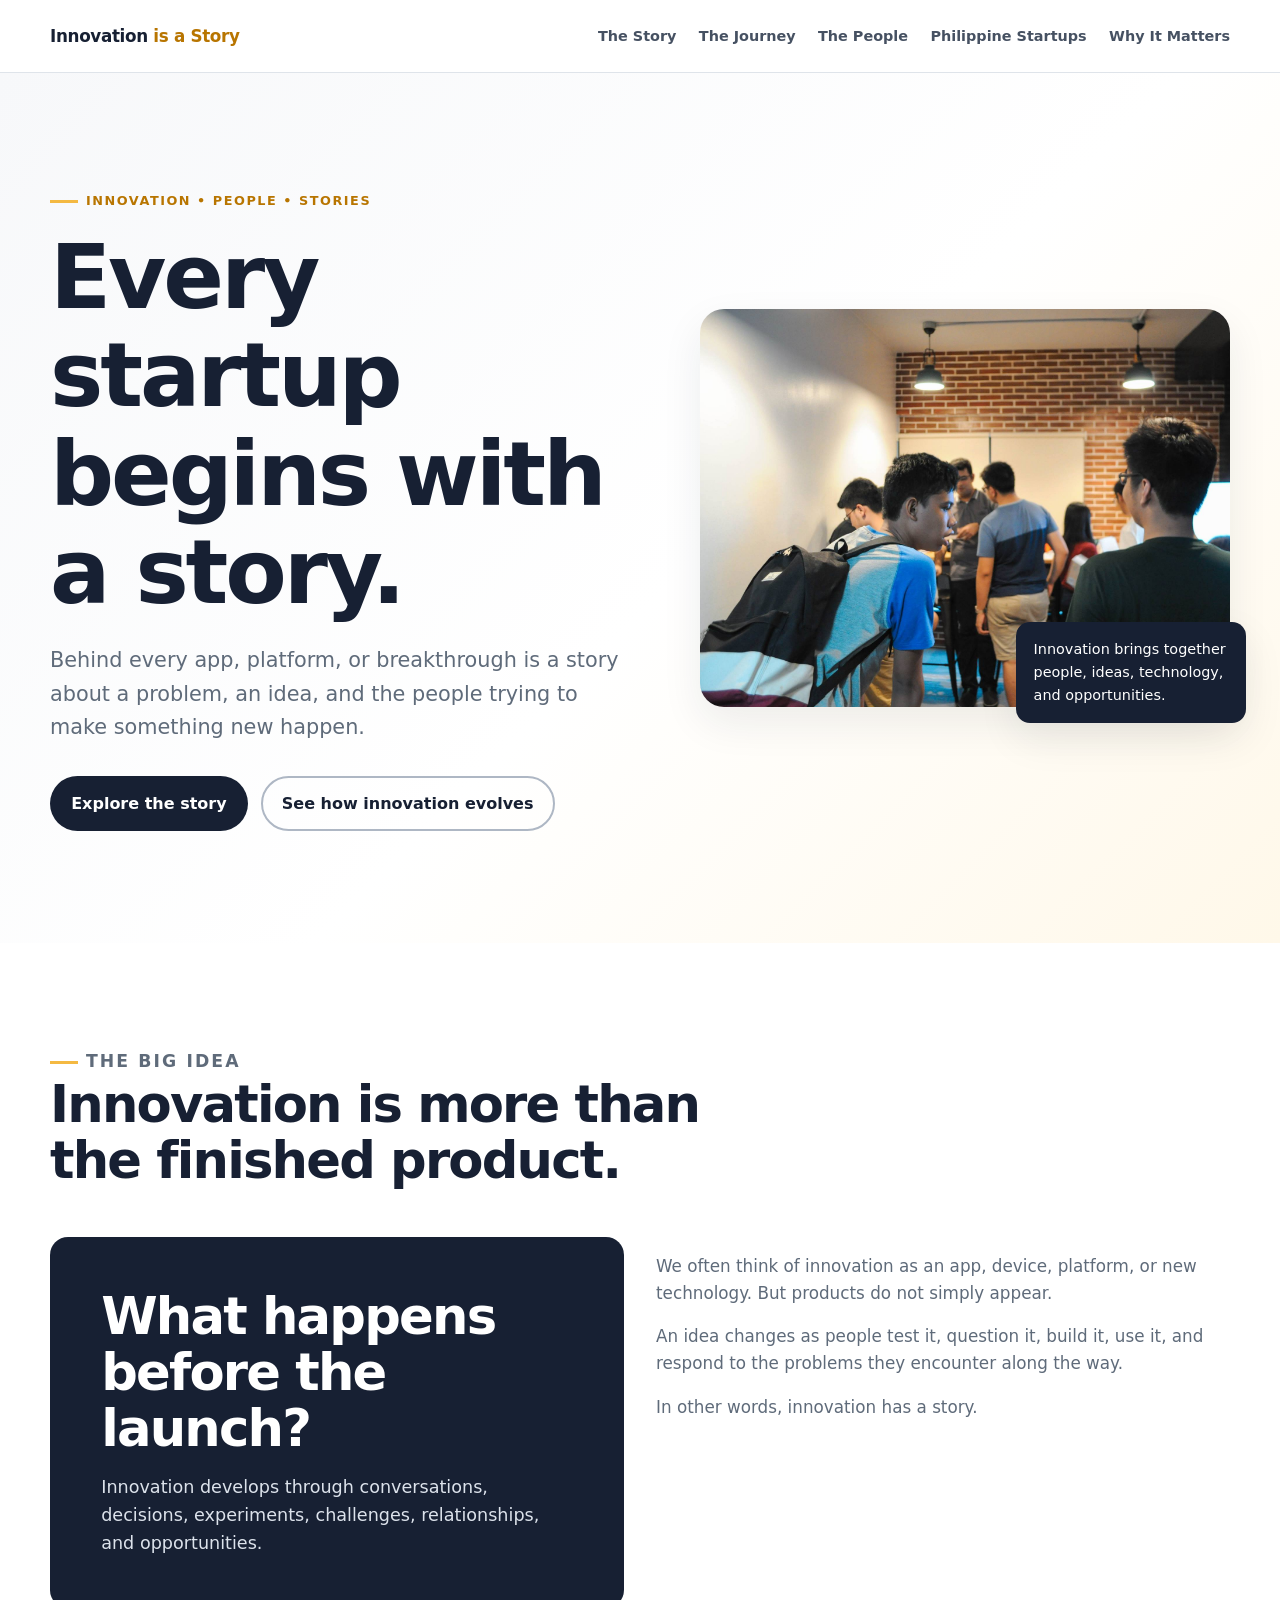
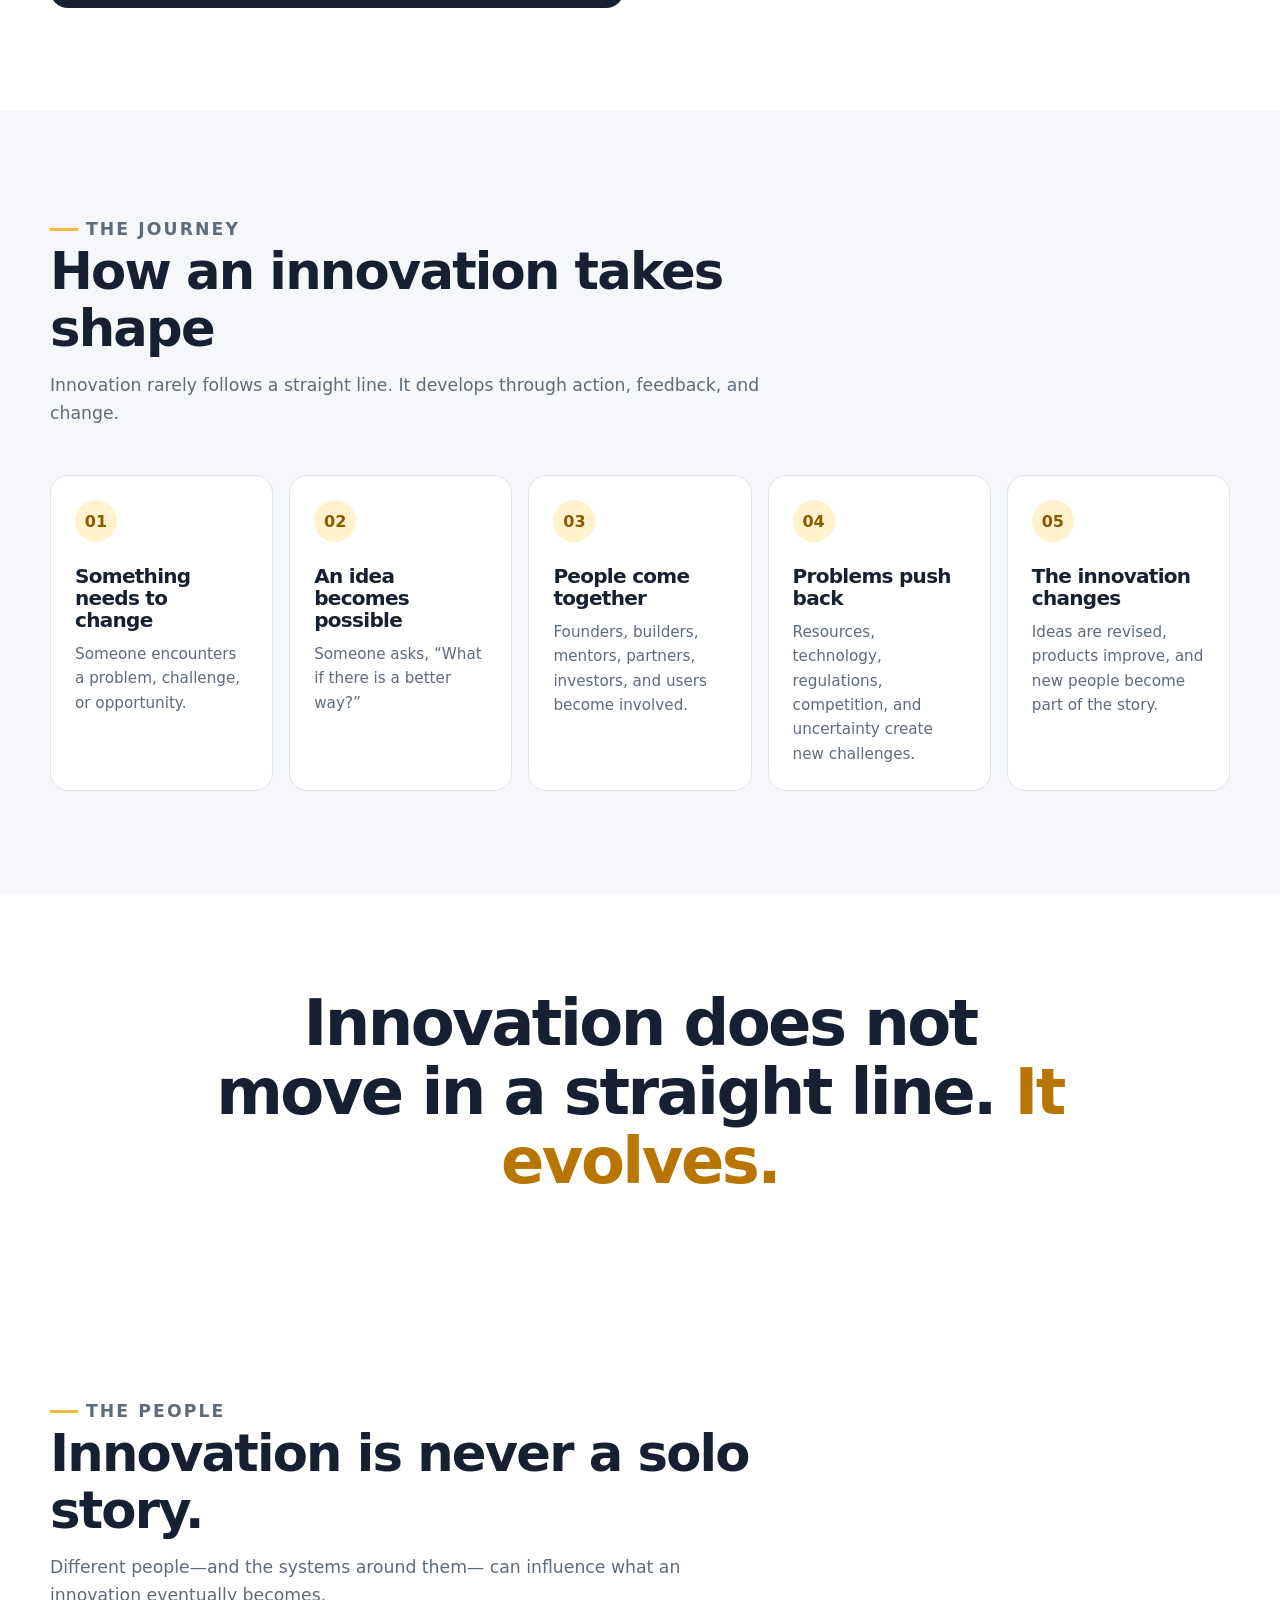
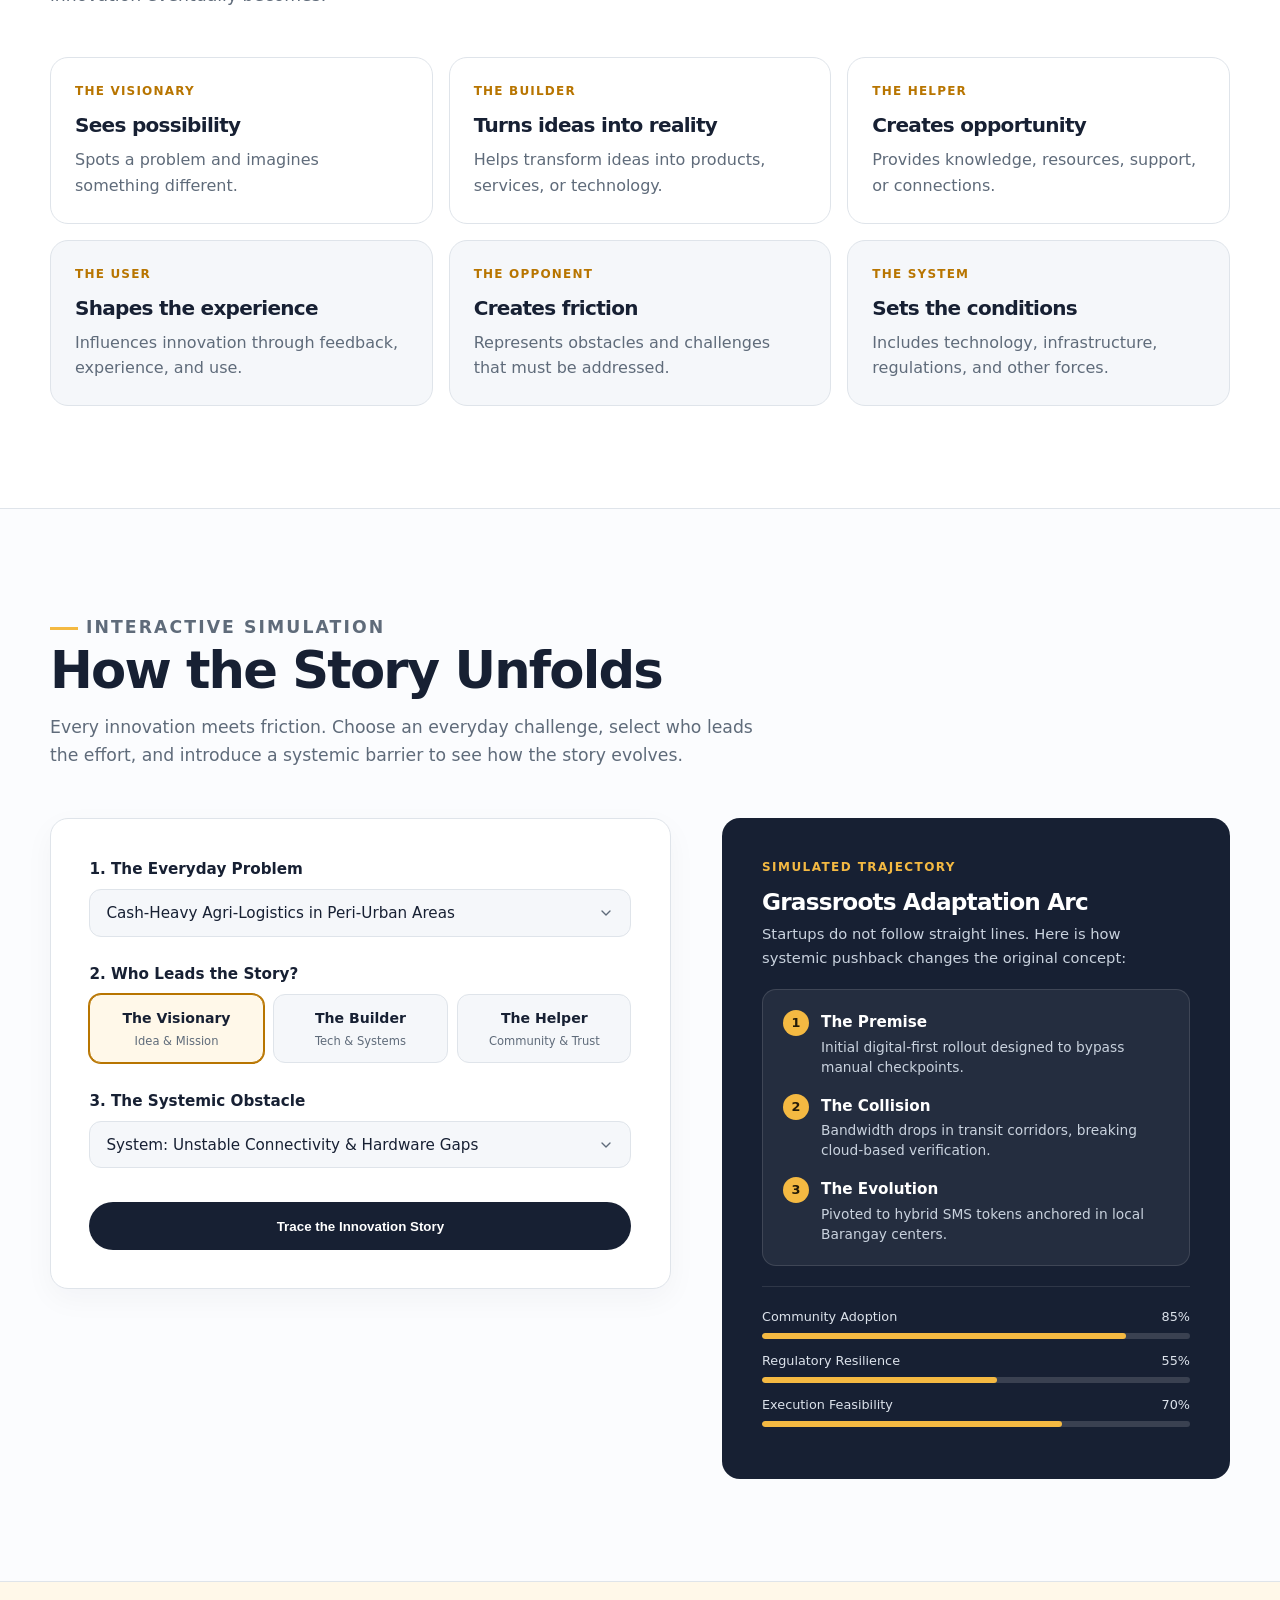
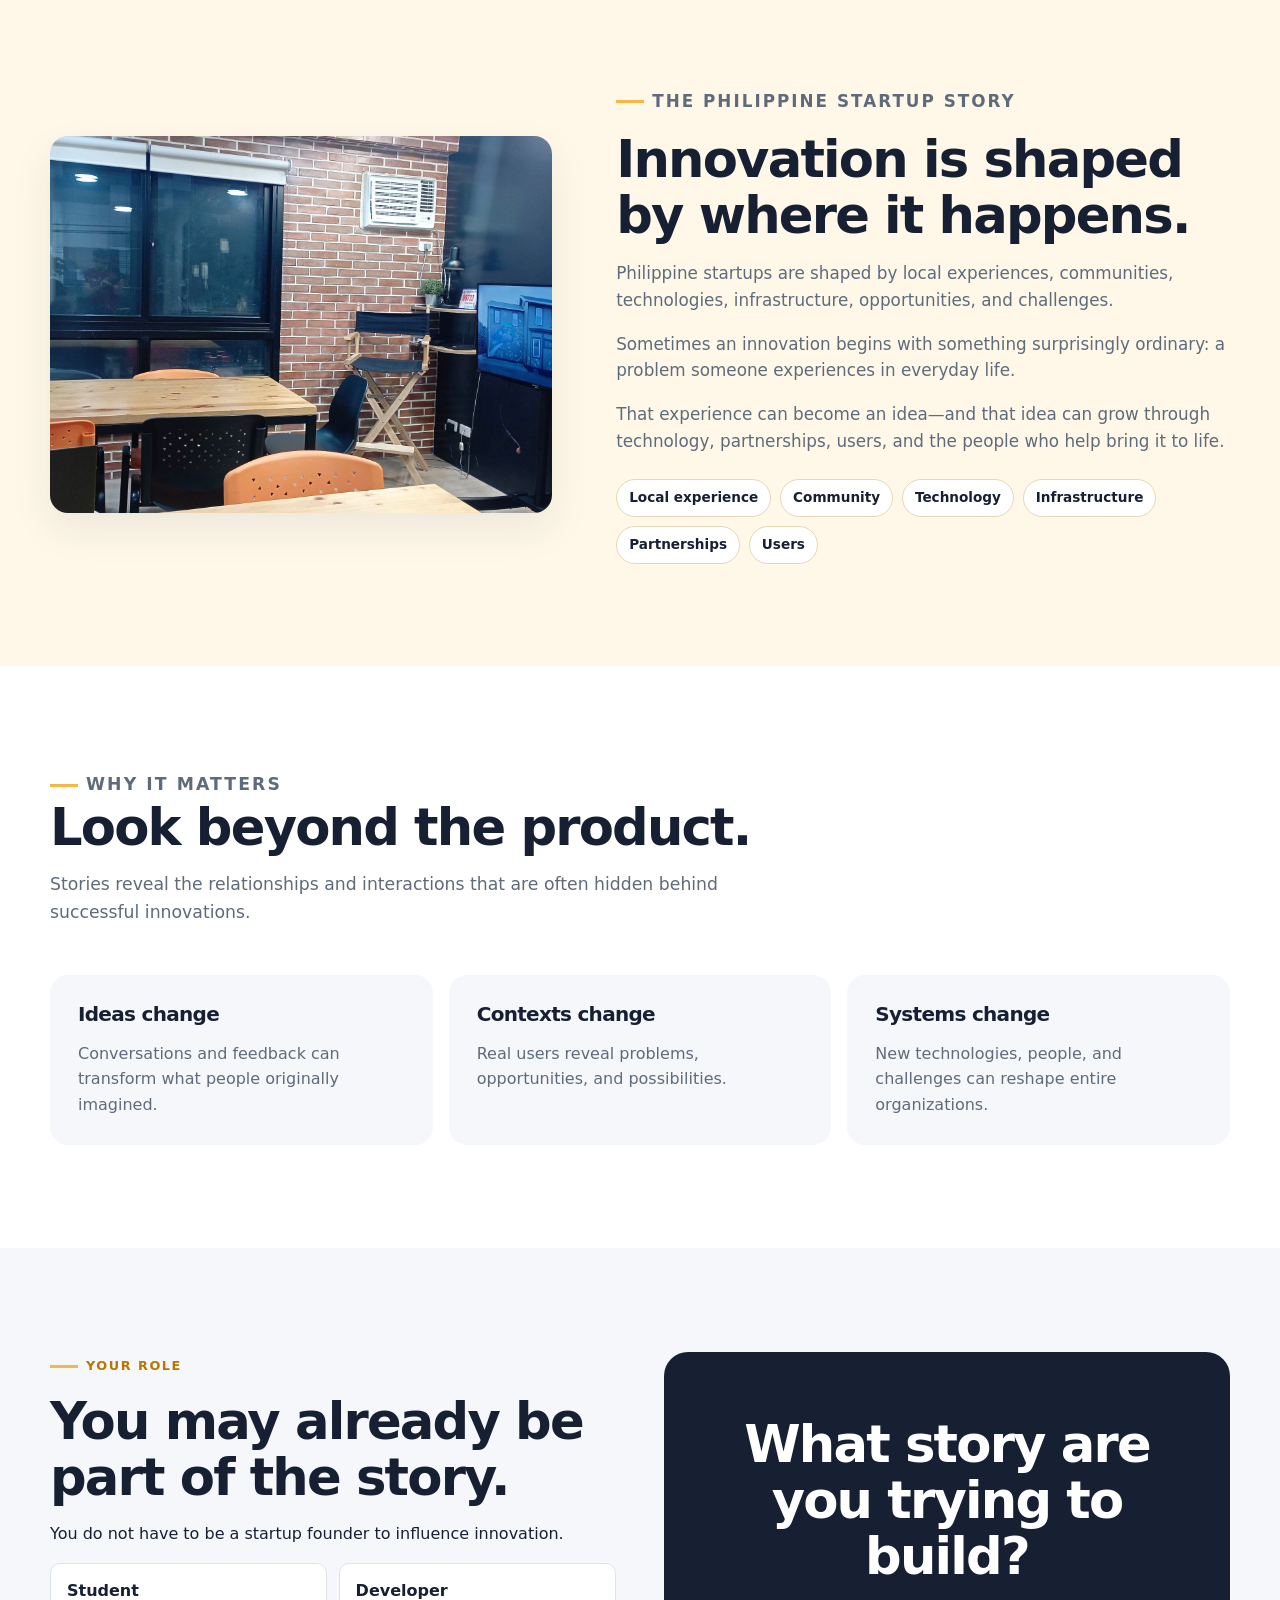
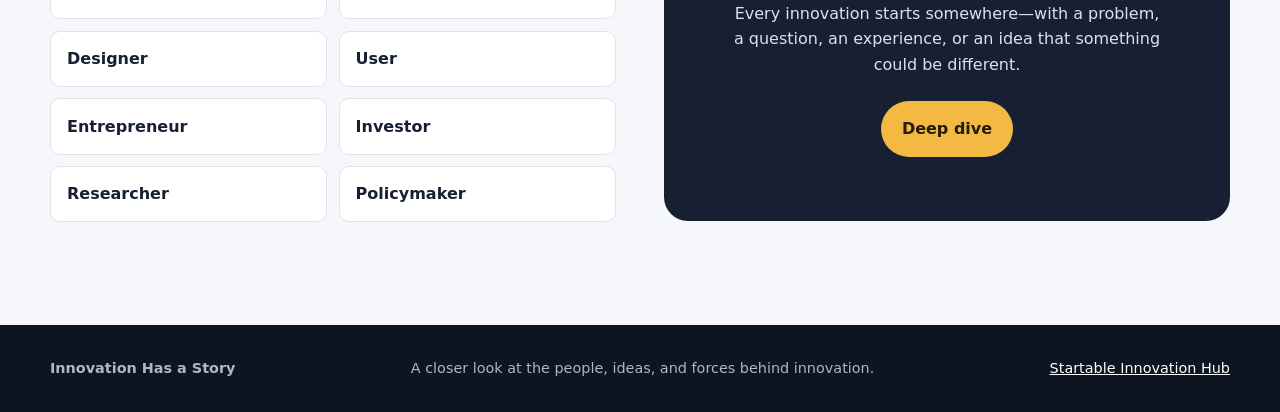
==== commit 69c405df: "added interactive widget example" ====
--- a/index.html
+++ b/index.html
@@ -1072,6 +1072,523 @@
 
         </section>
 
+        <!-- =========================================================
+     INTERACTIVE NARRATIVE SIMULATOR
+========================================================== -->
+
+<style>
+    /* Scoped styling matching site tokens */
+    .simulator-section {
+        background: #fbfcfe;
+        border-top: 1px solid var(--line);
+        border-bottom: 1px solid var(--line);
+    }
+
+    .simulator-layout {
+        display: grid;
+        grid-template-columns: 1.1fr 0.9fr;
+        gap: clamp(2rem, 4vw, 3.5rem);
+        align-items: start;
+    }
+
+    .sim-form-card {
+        background: var(--white);
+        border: 1px solid var(--line);
+        border-radius: var(--radius);
+        padding: clamp(1.5rem, 3vw, 2.5rem);
+        box-shadow: 0 10px 30px rgba(23, 32, 51, 0.04);
+    }
+
+    .sim-group {
+        margin-bottom: 1.6rem;
+    }
+
+    .sim-label {
+        display: block;
+        font-weight: 750;
+        font-size: 0.95rem;
+        color: var(--ink);
+        margin-bottom: 0.5rem;
+    }
+
+    .sim-select {
+        width: 100%;
+        padding: 0.85rem 1rem;
+        font-size: 0.95rem;
+        font-family: inherit;
+        color: var(--ink);
+        background-color: var(--surface);
+        border: 1.5px solid var(--line);
+        border-radius: 12px;
+        transition: border-color 150ms ease, box-shadow 150ms ease;
+        appearance: none;
+        background-image: url("data:image/svg+xml,%3Csvg xmlns='http://www.w3.org/2000/svg' width='16' height='16' viewBox='0 0 24 24' fill='none' stroke='%235f6b7a' stroke-width='2' stroke-linecap='round' stroke-linejoin='round'%3E%3Cpath d='m6 9 6 6 6-6'/%3E%3C/svg%3E");
+        background-repeat: no-repeat;
+        background-position: right 1rem center;
+        cursor: pointer;
+    }
+
+    .sim-select:focus {
+        border-color: var(--accent-dark);
+        outline: none;
+    }
+
+    /* Radio pill buttons */
+    .pill-group {
+        display: grid;
+        grid-template-columns: repeat(3, 1fr);
+        gap: 0.6rem;
+    }
+
+    .pill-option {
+        position: relative;
+    }
+
+    .pill-option input[type="radio"] {
+        position: absolute;
+        opacity: 0;
+        width: 100%;
+        height: 100%;
+        cursor: pointer;
+        margin: 0;
+    }
+
+    .pill-content {
+        display: flex;
+        flex-direction: column;
+        align-items: center;
+        justify-content: center;
+        padding: 0.75rem 0.5rem;
+        text-align: center;
+        border: 1.5px solid var(--line);
+        border-radius: 12px;
+        background: var(--surface);
+        transition: all 160ms ease;
+    }
+
+    .pill-title {
+        font-weight: 750;
+        font-size: 0.88rem;
+        color: var(--ink);
+    }
+
+    .pill-sub {
+        font-size: 0.72rem;
+        color: var(--muted);
+        margin-top: 2px;
+    }
+
+    .pill-option input[type="radio"]:checked + .pill-content {
+        background: #fff8e9;
+        border-color: var(--accent-dark);
+        box-shadow: 0 0 0 1px var(--accent-dark);
+    }
+
+    .sim-btn {
+        width: 100%;
+        margin-top: 0.5rem;
+        cursor: pointer;
+    }
+
+    /* Dynamic Output Stage */
+    .sim-output-card {
+        background: var(--ink);
+        color: var(--white);
+        border-radius: var(--radius);
+        padding: clamp(1.75rem, 3.5vw, 2.5rem);
+        position: sticky;
+        top: 100px;
+    }
+
+    .sim-output-eyebrow {
+        color: var(--accent);
+        font-size: 0.75rem;
+        font-weight: 800;
+        letter-spacing: 0.12em;
+        text-transform: uppercase;
+        margin-bottom: 0.75rem;
+    }
+
+    .sim-narrative-box {
+        background: rgba(255, 255, 255, 0.06);
+        border: 1px solid rgba(255, 255, 255, 0.12);
+        border-radius: 14px;
+        padding: 1.25rem;
+        margin: 1.25rem 0;
+    }
+
+    .sim-stage-step {
+        display: flex;
+        gap: 0.75rem;
+        margin-bottom: 1rem;
+    }
+
+    .sim-stage-step:last-child {
+        margin-bottom: 0;
+    }
+
+    .sim-step-icon {
+        flex-shrink: 0;
+        width: 26px;
+        height: 26px;
+        border-radius: 50%;
+        background: var(--accent);
+        color: #241b08;
+        font-weight: 800;
+        font-size: 0.8rem;
+        display: flex;
+        align-items: center;
+        justify-content: center;
+    }
+
+    .sim-step-text h4 {
+        margin: 0 0 0.2rem;
+        font-size: 0.95rem;
+        color: var(--white);
+    }
+
+    .sim-step-text p {
+        margin: 0;
+        font-size: 0.86rem;
+        color: #c9d2de;
+        line-height: 1.45;
+    }
+
+    /* Metrics meters */
+    .metrics-container {
+        margin-top: 1.25rem;
+        padding-top: 1.25rem;
+        border-top: 1px solid rgba(255, 255, 255, 0.1);
+    }
+
+    .metric-row {
+        margin-bottom: 0.75rem;
+    }
+
+    .metric-header {
+        display: flex;
+        justify-content: space-between;
+        font-size: 0.8rem;
+        margin-bottom: 0.35rem;
+        color: #dce2eb;
+    }
+
+    .metric-track {
+        height: 6px;
+        background: rgba(255, 255, 255, 0.15);
+        border-radius: 999px;
+        overflow: hidden;
+    }
+
+    .metric-bar {
+        height: 100%;
+        background: var(--accent);
+        border-radius: 999px;
+        transition: width 400ms ease;
+    }
+
+    .sim-validation-note {
+        color: #ff7675;
+        font-size: 0.82rem;
+        margin-top: 0.5rem;
+        display: none;
+    }
+
+    @media (max-width: 850px) {
+        .simulator-layout {
+            grid-template-columns: 1fr;
+        }
+        .sim-output-card {
+            position: static;
+        }
+    }
+
+    @media (max-width: 500px) {
+        .pill-group {
+            grid-template-columns: 1fr;
+        }
+    }
+</style>
+
+<section class="section simulator-section" id="simulator" aria-labelledby="simulator-title">
+    <div class="container">
+        
+        <div class="section-heading">
+            <p class="eyebrow">Interactive Simulation</p>
+            <h2 id="simulator-title">How the Story Unfolds</h2>
+            <p>
+                Every innovation meets friction. Choose an everyday challenge, select who leads 
+                the effort, and introduce a systemic barrier to see how the story evolves.
+            </p>
+        </div>
+
+        <div class="simulator-layout">
+            
+            <!-- Controls Form -->
+            <form class="sim-form-card" id="narrative-form" onsubmit="event.preventDefault();">
+                
+                <!-- Input 1: The Initial Problem -->
+                <div class="sim-group">
+                    <label class="sim-label" for="sim-problem">1. The Everyday Problem</label>
+                    <select class="sim-select" id="sim-problem" required>
+                        <option value="logistics">Cash-Heavy Agri-Logistics in Peri-Urban Areas</option>
+                        <option value="health">Fragmented Healthcare Access in Remote Barangays</option>
+                        <option value="sme">Collateral-Free Micro-Lending for Sari-Sari Stores</option>
+                    </select>
+                </div>
+
+                <!-- Input 2: Lead Archetype -->
+                <div class="sim-group">
+                    <span class="sim-label">2. Who Leads the Story?</span>
+                    <div class="pill-group" role="radiogroup" aria-label="Lead Archetype">
+                        <label class="pill-option">
+                            <input type="radio" name="sim-archetype" value="visionary" checked>
+                            <div class="pill-content">
+                                <span class="pill-title">The Visionary</span>
+                                <span class="pill-sub">Idea & Mission</span>
+                            </div>
+                        </label>
+                        <label class="pill-option">
+                            <input type="radio" name="sim-archetype" value="builder">
+                            <div class="pill-content">
+                                <span class="pill-title">The Builder</span>
+                                <span class="pill-sub">Tech & Systems</span>
+                            </div>
+                        </label>
+                        <label class="pill-option">
+                            <input type="radio" name="sim-archetype" value="helper">
+                            <div class="pill-content">
+                                <span class="pill-title">The Helper</span>
+                                <span class="pill-sub">Community & Trust</span>
+                            </div>
+                        </label>
+                    </div>
+                </div>
+
+                <!-- Input 3: Systemic Friction -->
+                <div class="sim-group">
+                    <label class="sim-label" for="sim-obstacle">3. The Systemic Obstacle</label>
+                    <select class="sim-select" id="sim-obstacle" required>
+                        <option value="connectivity">System: Unstable Connectivity & Hardware Gaps</option>
+                        <option value="bureaucracy">System: Legacy Regulations & Compliance Costs</option>
+                        <option value="incumbent">Opponent: Distrustful Informal Middlemen</option>
+                    </select>
+                </div>
+
+                <button type="button" class="button button-primary sim-btn" id="sim-run-btn">
+                    Trace the Innovation Story
+                </button>
+                <div class="sim-validation-note" id="sim-error-msg">Please complete all selections.</div>
+            </form>
+
+            <!-- Dynamic Result Card -->
+            <div class="sim-output-card" aria-live="polite">
+                <div class="sim-output-eyebrow">Simulated Trajectory</div>
+                <h3 id="sim-result-title" style="color: var(--white); font-size: 1.45rem; margin-bottom: 0.5rem;">
+                    Grassroots Adaptation Arc
+                </h3>
+                <p style="color: #c9d2de; font-size: 0.92rem; margin: 0;">
+                    Startups do not follow straight lines. Here is how systemic pushback changes the original concept:
+                </p>
+
+                <div class="sim-narrative-box">
+                    <div class="sim-stage-step">
+                        <span class="sim-step-icon">1</span>
+                        <div class="sim-step-text">
+                            <h4>The Premise</h4>
+                            <p id="sim-step-1">Initial digital-first rollout designed to bypass manual checkpoints.</p>
+                        </div>
+                    </div>
+                    <div class="sim-stage-step">
+                        <span class="sim-step-icon">2</span>
+                        <div class="sim-step-text">
+                            <h4>The Collision</h4>
+                            <p id="sim-step-2">Bandwidth drops in transit corridors, breaking cloud-based verification.</p>
+                        </div>
+                    </div>
+                    <div class="sim-stage-step">
+                        <span class="sim-step-icon">3</span>
+                        <div class="sim-step-text">
+                            <h4>The Evolution</h4>
+                            <p id="sim-step-3">Pivoted to hybrid SMS tokens anchored in local Barangay centers.</p>
+                        </div>
+                    </div>
+                </div>
+
+                <!-- Metrics -->
+                <div class="metrics-container">
+                    <div class="metric-row">
+                        <div class="metric-header">
+                            <span>Community Adoption</span>
+                            <span id="metric-comm-val">85%</span>
+                        </div>
+                        <div class="metric-track">
+                            <div class="metric-bar" id="metric-comm-bar" style="width: 85%;"></div>
+                        </div>
+                    </div>
+
+                    <div class="metric-row">
+                        <div class="metric-header">
+                            <span>Regulatory Resilience</span>
+                            <span id="metric-reg-val">55%</span>
+                        </div>
+                        <div class="metric-track">
+                            <div class="metric-bar" id="metric-reg-bar" style="width: 55%;"></div>
+                        </div>
+                    </div>
+
+                    <div class="metric-row">
+                        <div class="metric-header">
+                            <span>Execution Feasibility</span>
+                            <span id="metric-feas-val">70%</span>
+                        </div>
+                        <div class="metric-track">
+                            <div class="metric-bar" id="metric-feas-bar" style="width: 70%;"></div>
+                        </div>
+                    </div>
+                </div>
+
+            </div>
+
+        </div>
+
+    </div>
+</section>
+
+<script>
+    (function() {
+        // Narrative state matrix
+        const narratives = {
+            logistics: {
+                connectivity: {
+                    title: "The Hybrid Mesh Pivot",
+                    p1: "A sleek automated freight dispatch app was envisioned to eliminate paper logbooks for farm goods.",
+                    p2: "Inter-island ferries and mountain passes regularly drop cellular reception, halting cloud transactions.",
+                    p3: "The team redesigned the core workflow around an offline-first sync engine using local dispatch hubs.",
+                    comm: 75, reg: 65, feas: 85
+                },
+                bureaucracy: {
+                    title: "The Inter-Agency Alliance",
+                    p1: "Direct-to-consumer delivery promised to slash shipping margins for regional farmers.",
+                    p2: "Conflicting provincial travel permits and municipal transport fees created multi-day checkpoint halts.",
+                    p3: "Founders partnered with registered agricultural transport co-operatives to clear compliance under shared manifests.",
+                    comm: 80, reg: 85, feas: 60
+                },
+                incumbent: {
+                    title: "The Middleman Transition",
+                    p1: "A marketplace app intended to replace traditional 'viajeros' and loan-shark aggregators.",
+                    p2: "Growers relied on traditional intermediaries for emergency household loans that the app could not disburse.",
+                    p3: "Rather than displacing local middlemen, the startup onboarded them as certified field logistics agents.",
+                    comm: 90, reg: 70, feas: 75
+                }
+            },
+            health: {
+                connectivity: {
+                    title: "The Community Nurse Mesh",
+                    p1: "Telemedicine consultation rooms were designed to bring city doctors directly to remote barangays.",
+                    p2: "Video calls failed across island clusters due to weather interruptions and satellite jitter.",
+                    p3: "Shifted from live video triage to store-and-forward voice notes managed by trained Barangay Health Workers.",
+                    comm: 95, reg: 60, feas: 80
+                },
+                bureaucracy: {
+                    title: "The Institutional Sandbox",
+                    p1: "A mobile prescription-sharing platform aimed to speed up critical chronic medication refills.",
+                    p2: "Complex medical privacy frameworks and legacy wet-signature mandates delayed clinic accreditation.",
+                    p3: "Entered an official municipal pilot program to co-design auditable digital consent mechanisms.",
+                    comm: 65, reg: 90, feas: 60
+                },
+                incumbent: {
+                    title: "The Trust-Building Accord",
+                    p1: "Algorithmic screening aimed to route emergency cases away from overcrowded provincial hospitals.",
+                    p2: "Patients bypassed the digital system, distrusting automated suggestions over local elders' advice.",
+                    p3: "Recruited village leaders as co-designers, integrating local vernacular terms into all symptom checks.",
+                    comm: 85, reg: 75, feas: 70
+                }
+            },
+            sme: {
+                connectivity: {
+                    title: "The SMS Ledger Protocol",
+                    p1: "A digital wallet app was deployed to give micro-retailers instant digital microloans.",
+                    p2: "Data outages and low-tier smartphone storage prevented store owners from keeping the app updated.",
+                    p3: "Re-architected the underwriting engine to accept USSD and SMS transaction prompts without mobile data.",
+                    comm: 90, reg: 70, feas: 85
+                },
+                bureaucracy: {
+                    title: "The Credit Bureau Bridge",
+                    p1: "Alternative data scoring using utility payments was set up to bypass collateral requirements.",
+                    p2: "Strict licensing rules required traditional banking guarantees the startup could not supply.",
+                    p3: "Partnered with rural banks to act as the institutional lender while the startup retained the data scoring layer.",
+                    comm: 70, reg: 95, feas: 65
+                },
+                incumbent: {
+                    title: "The Micro-Merchant Coalition",
+                    p1: "A credit scoring system aimed to replace predatory informal street lenders ('5-6' operators).",
+                    p2: "Street lenders retaliated by offering more flexible, no-documentation daily cash lines.",
+                    p3: "Embedded friendly micro-incentives into store inventory restocks, turning lenders into registered distributors.",
+                    comm: 85, reg: 70, feas: 75
+                }
+            }
+        };
+
+        const problemSelect = document.getElementById('sim-problem');
+        const obstacleSelect = document.getElementById('sim-obstacle');
+        const runBtn = document.getElementById('sim-run-btn');
+
+        const outTitle = document.getElementById('sim-result-title');
+        const outP1 = document.getElementById('sim-step-1');
+        const outP2 = document.getElementById('sim-step-2');
+        const outP3 = document.getElementById('sim-step-3');
+
+        const barComm = document.getElementById('metric-comm-bar');
+        const barReg = document.getElementById('metric-reg-bar');
+        const barFeas = document.getElementById('metric-feas-bar');
+
+        const valComm = document.getElementById('metric-comm-val');
+        const valReg = document.getElementById('metric-reg-val');
+        const valFeas = document.getElementById('metric-feas-val');
+
+        function updateNarrative() {
+            const prob = problemSelect.value;
+            const obs = obstacleSelect.value;
+            const archetype = document.querySelector('input[name="sim-archetype"]:checked')?.value || 'visionary';
+
+            const data = narratives[prob]?.[obs];
+            if (!data) return;
+
+            // Apply slight modifiers based on who leads
+            let commMod = archetype === 'helper' ? 8 : (archetype === 'builder' ? -4 : 0);
+            let feasMod = archetype === 'builder' ? 10 : (archetype === 'visionary' ? -5 : 0);
+            let regMod = archetype === 'visionary' ? -6 : (archetype === 'helper' ? 6 : 0);
+
+            const finalComm = Math.min(98, Math.max(25, data.comm + commMod));
+            const finalReg = Math.min(98, Math.max(25, data.reg + regMod));
+            const finalFeas = Math.min(98, Math.max(25, data.feas + feasMod));
+
+            // Render text
+            outTitle.textContent = data.title;
+            outP1.textContent = data.p1;
+            outP2.textContent = data.p2;
+            outP3.textContent = data.p3;
+
+            // Render bars
+            barComm.style.width = finalComm + '%';
+            valComm.textContent = finalComm + '%';
+
+            barReg.style.width = finalReg + '%';
+            valReg.textContent = finalReg + '%';
+
+            barFeas.style.width = finalFeas + '%';
+            valFeas.textContent = finalFeas + '%';
+        }
+
+        runBtn.addEventListener('click', updateNarrative);
+        problemSelect.addEventListener('change', updateNarrative);
+        obstacleSelect.addEventListener('change', updateNarrative);
+        document.querySelectorAll('input[name="sim-archetype"]').forEach(r => {
+            r.addEventListener('change', updateNarrative);
+        });
+    })();
+</script>
 
         <!-- =====================================================
              PHILIPPINE CONTEXT
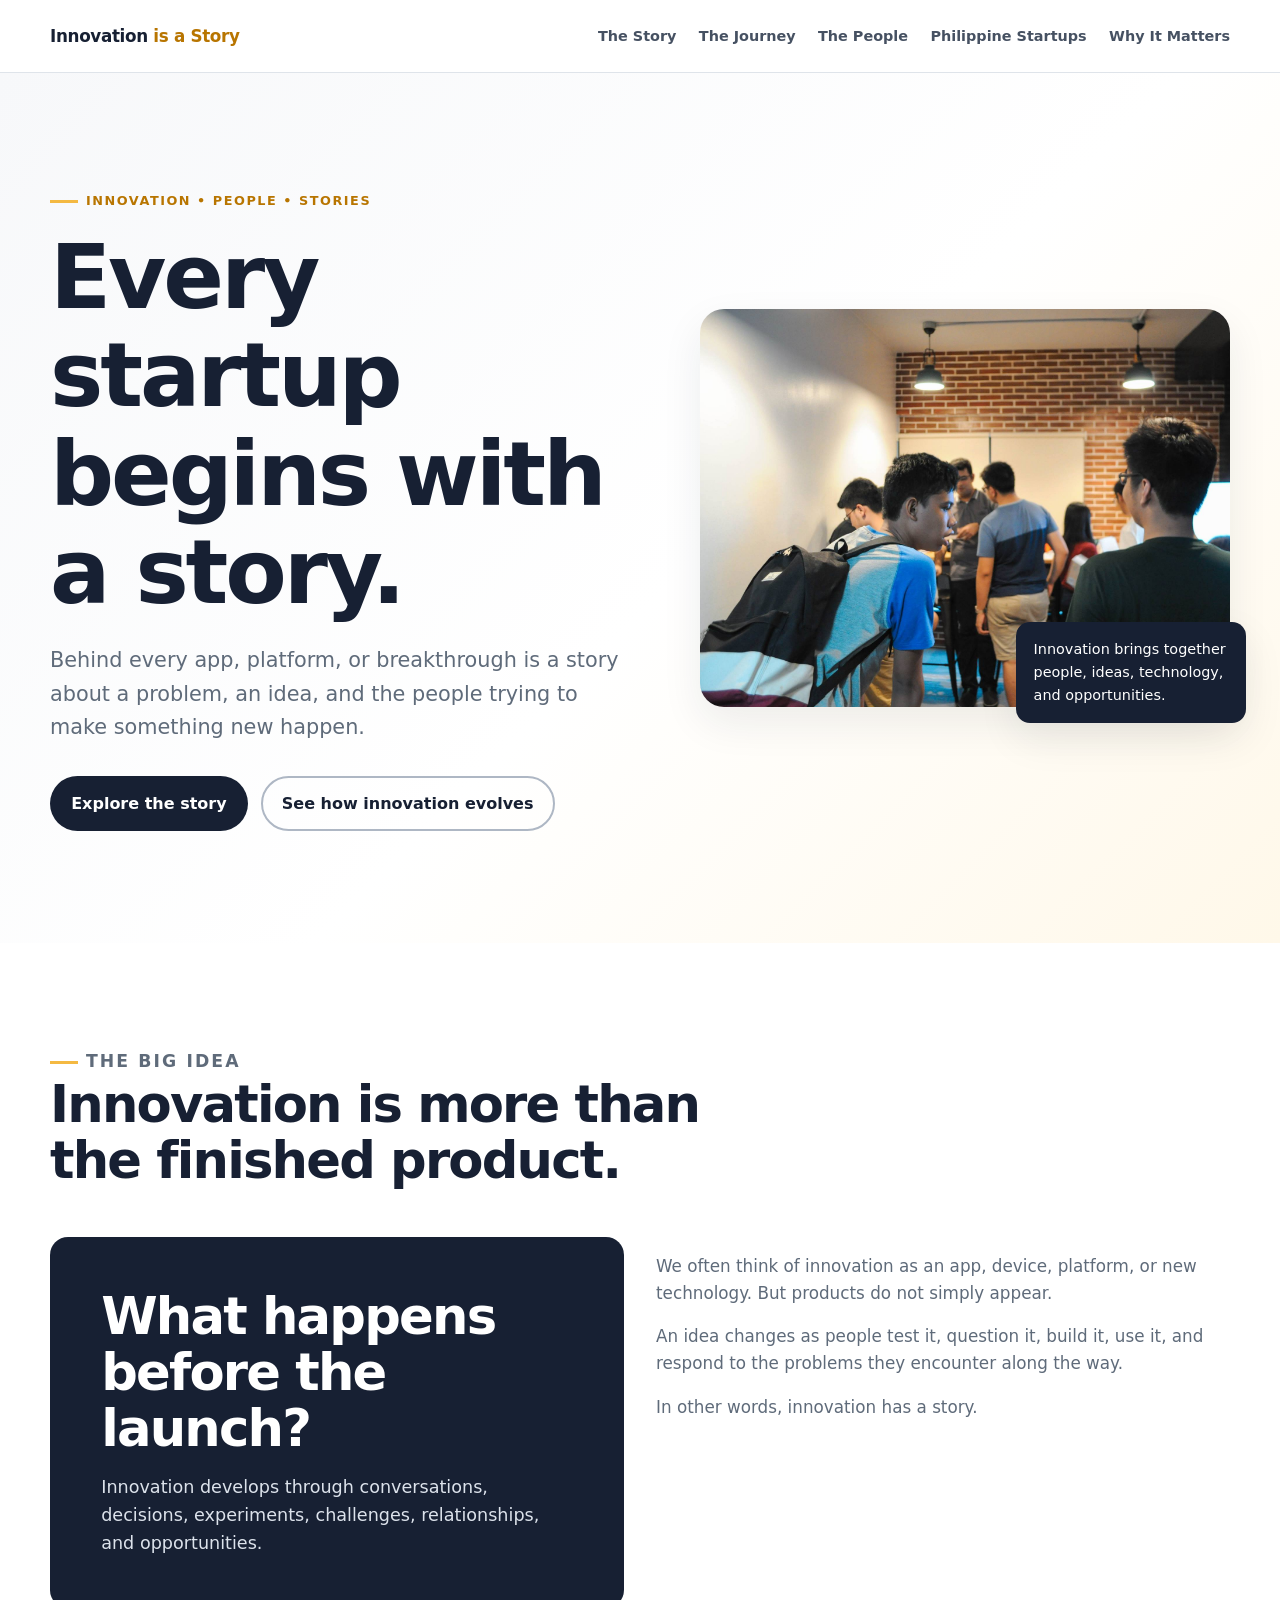
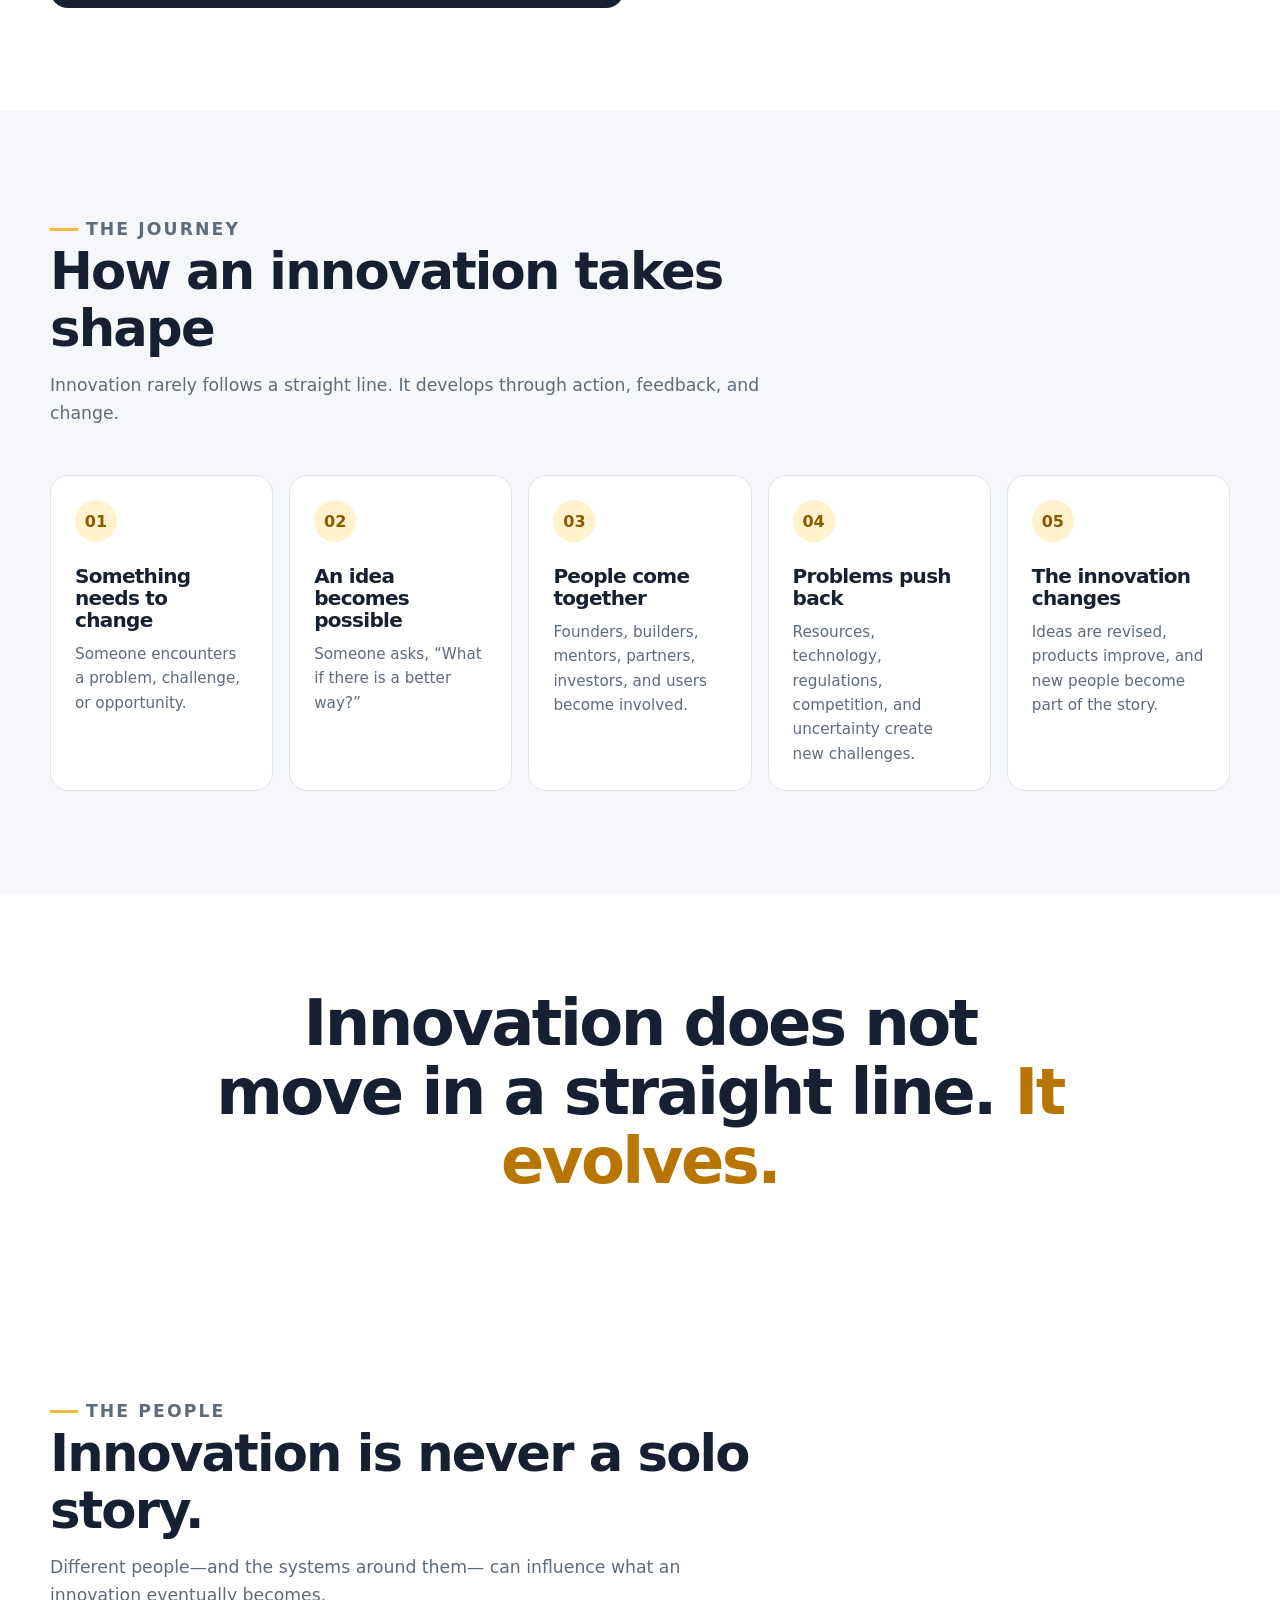
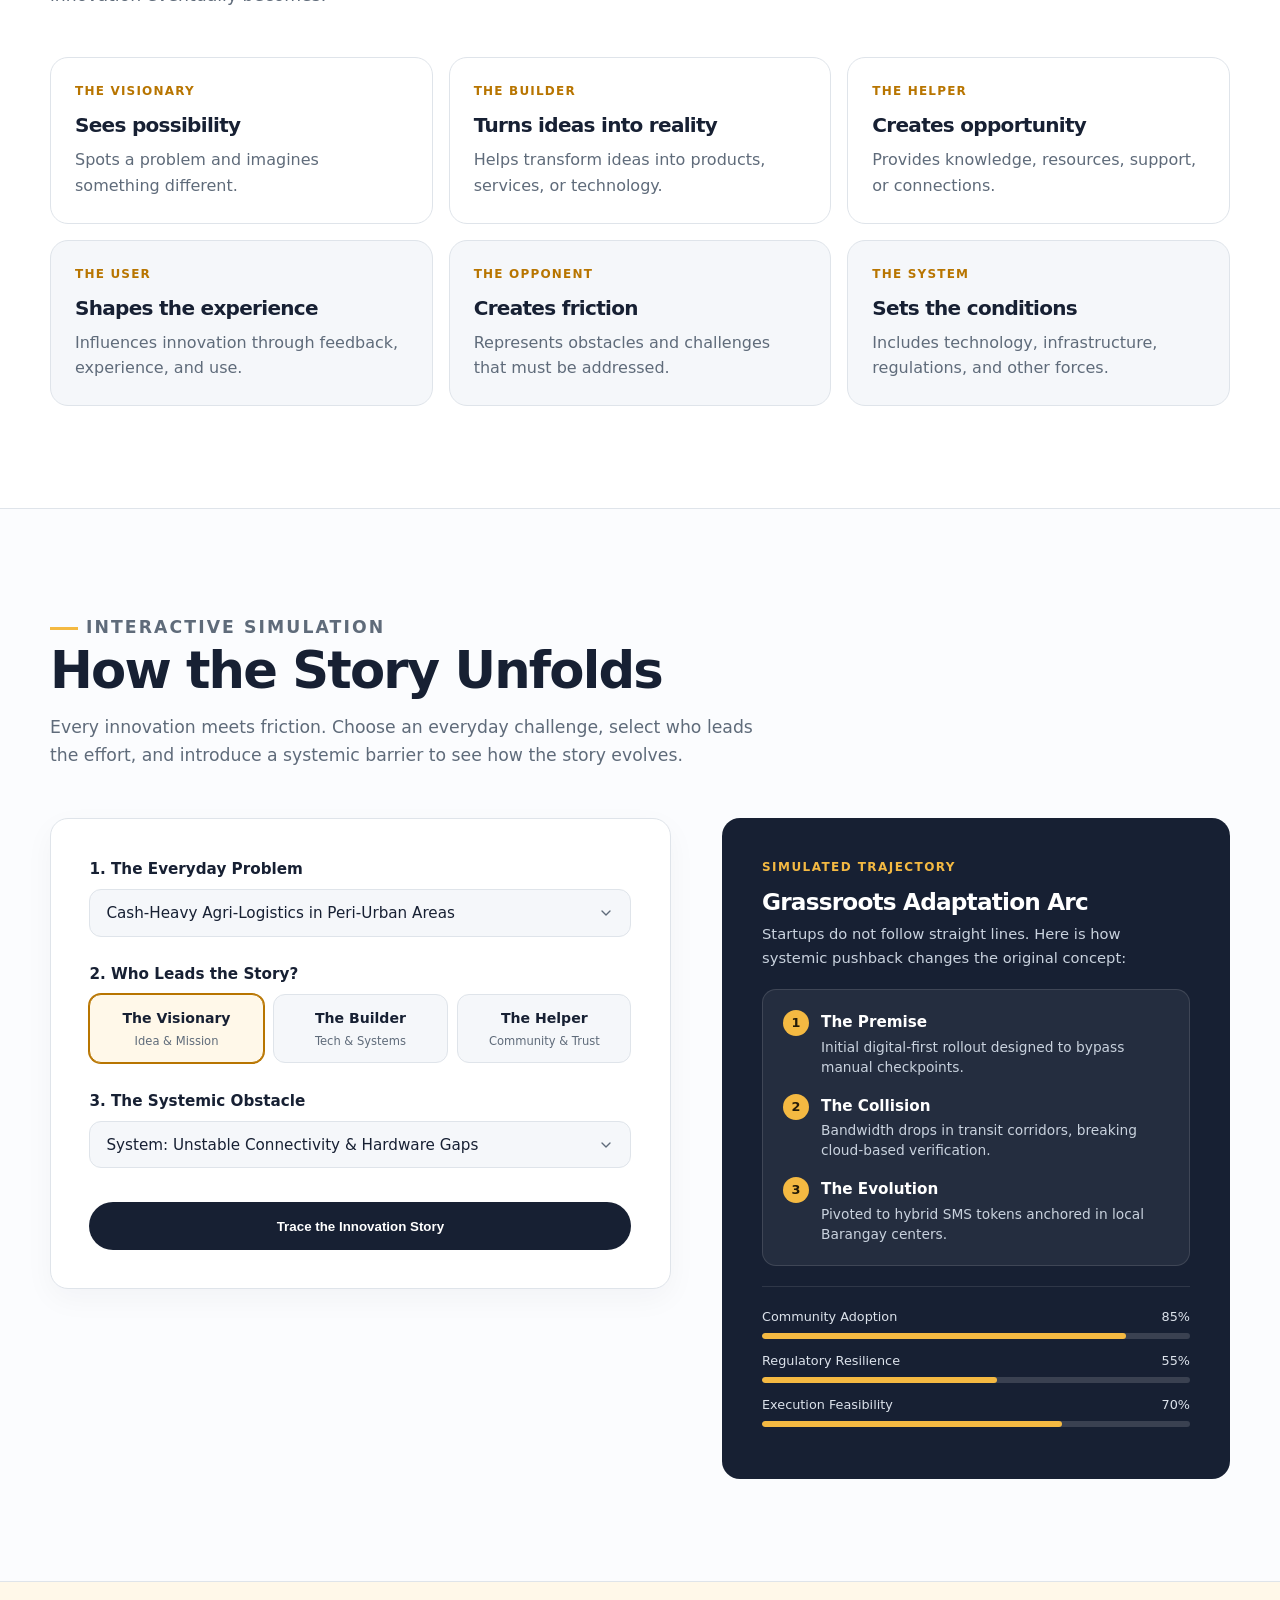
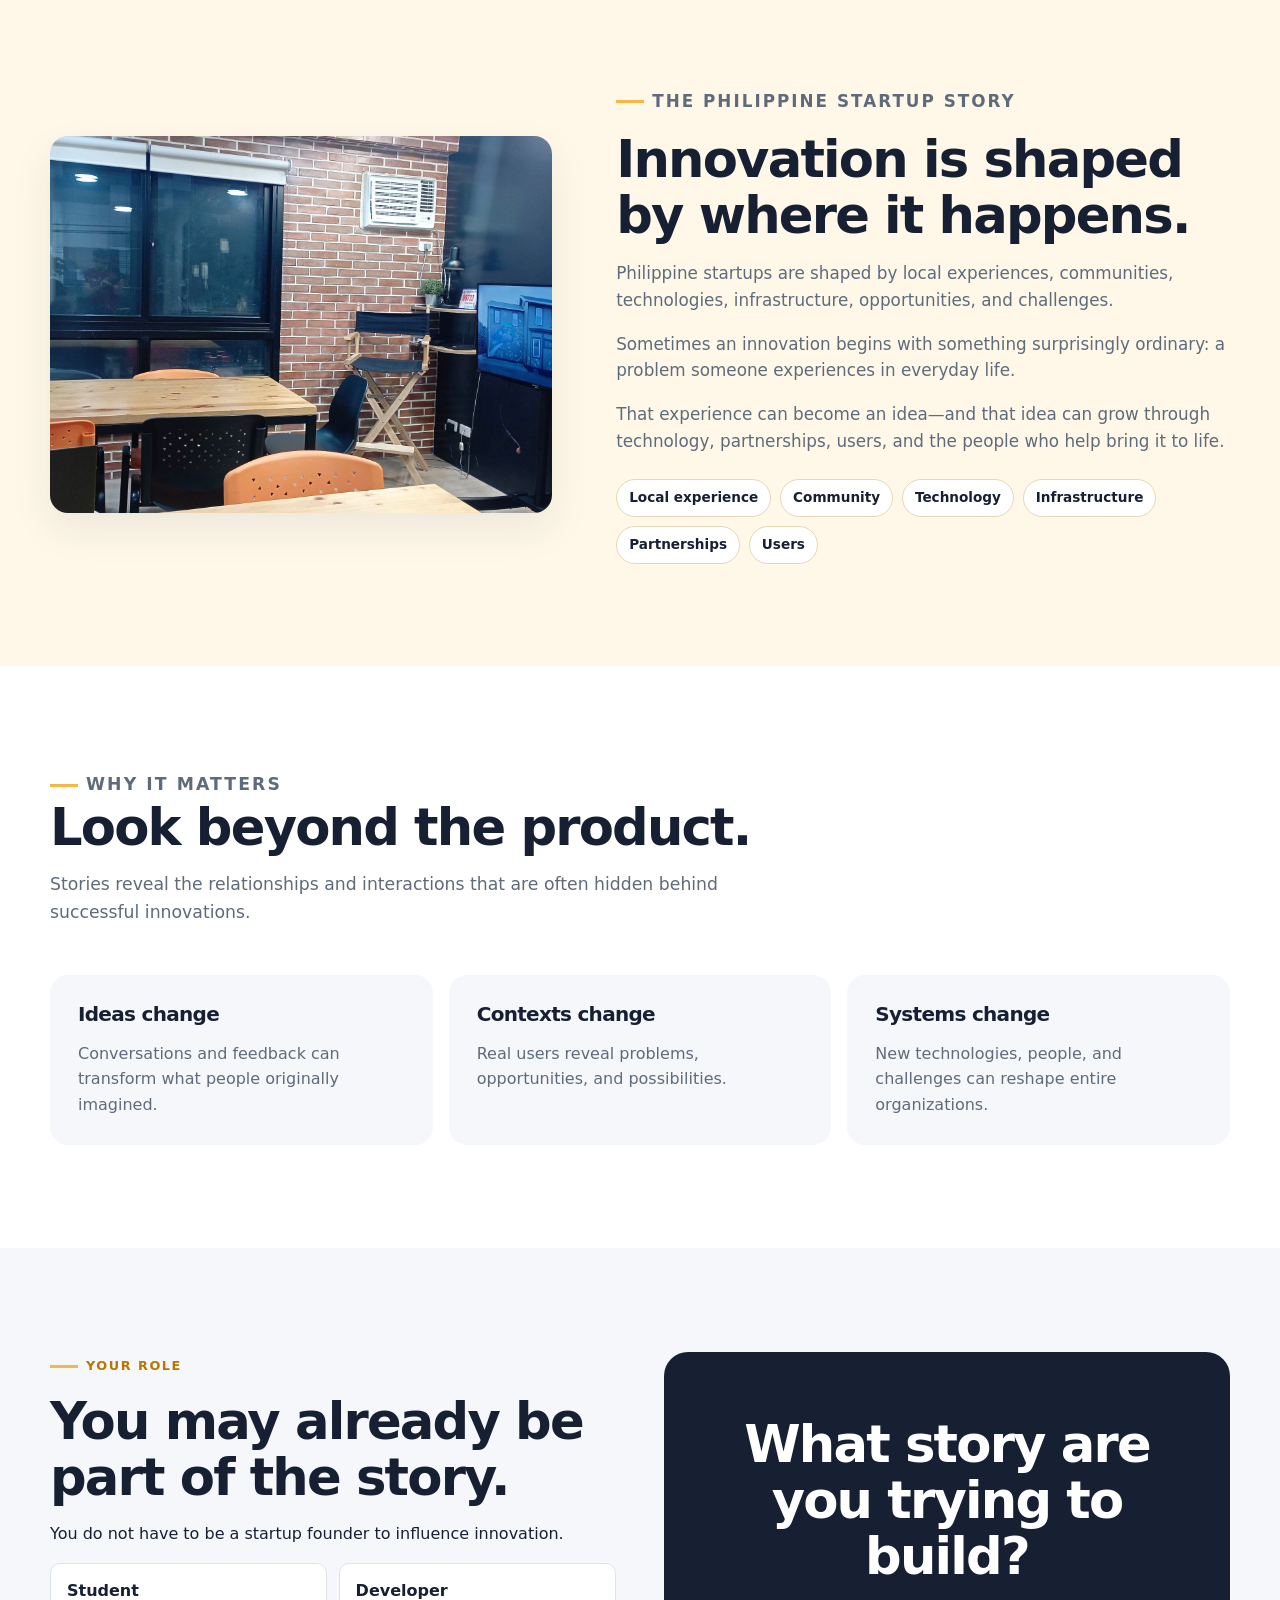
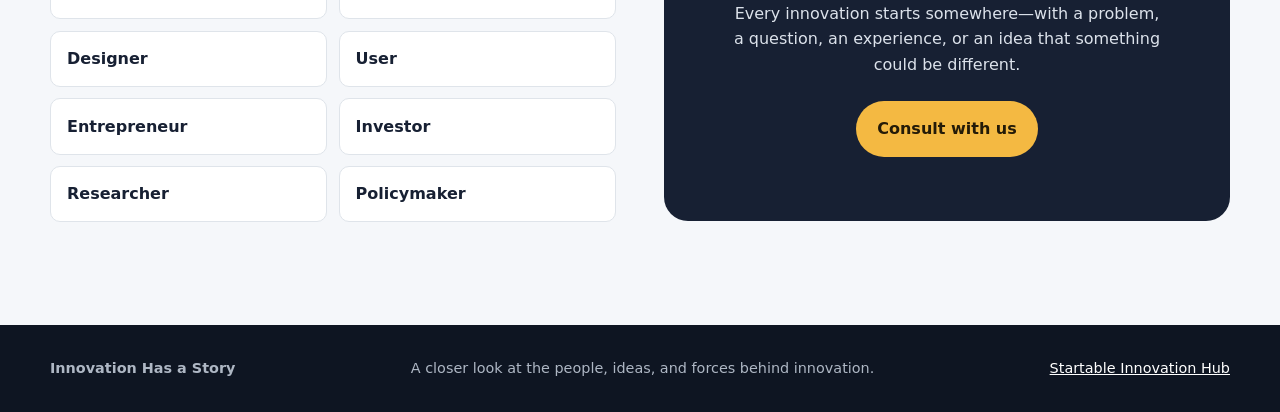
==== commit 977c6355: "updated CTA" ====
--- a/index.html
+++ b/index.html
@@ -1766,11 +1766,11 @@
 
                     <a
                         class="button button-primary"
-                        href="https://www.upou.edu.ph/feature/beyond-stories-how-narratives-shape-innovation-in-philippine-tech-startups/"
+                        href="https://startablehub.com/"
                         target="_blank"
                         rel="noopener noreferrer"
                     >
-                        Deep dive
+                        Consult with us
                     </a>
 
                 </div>
